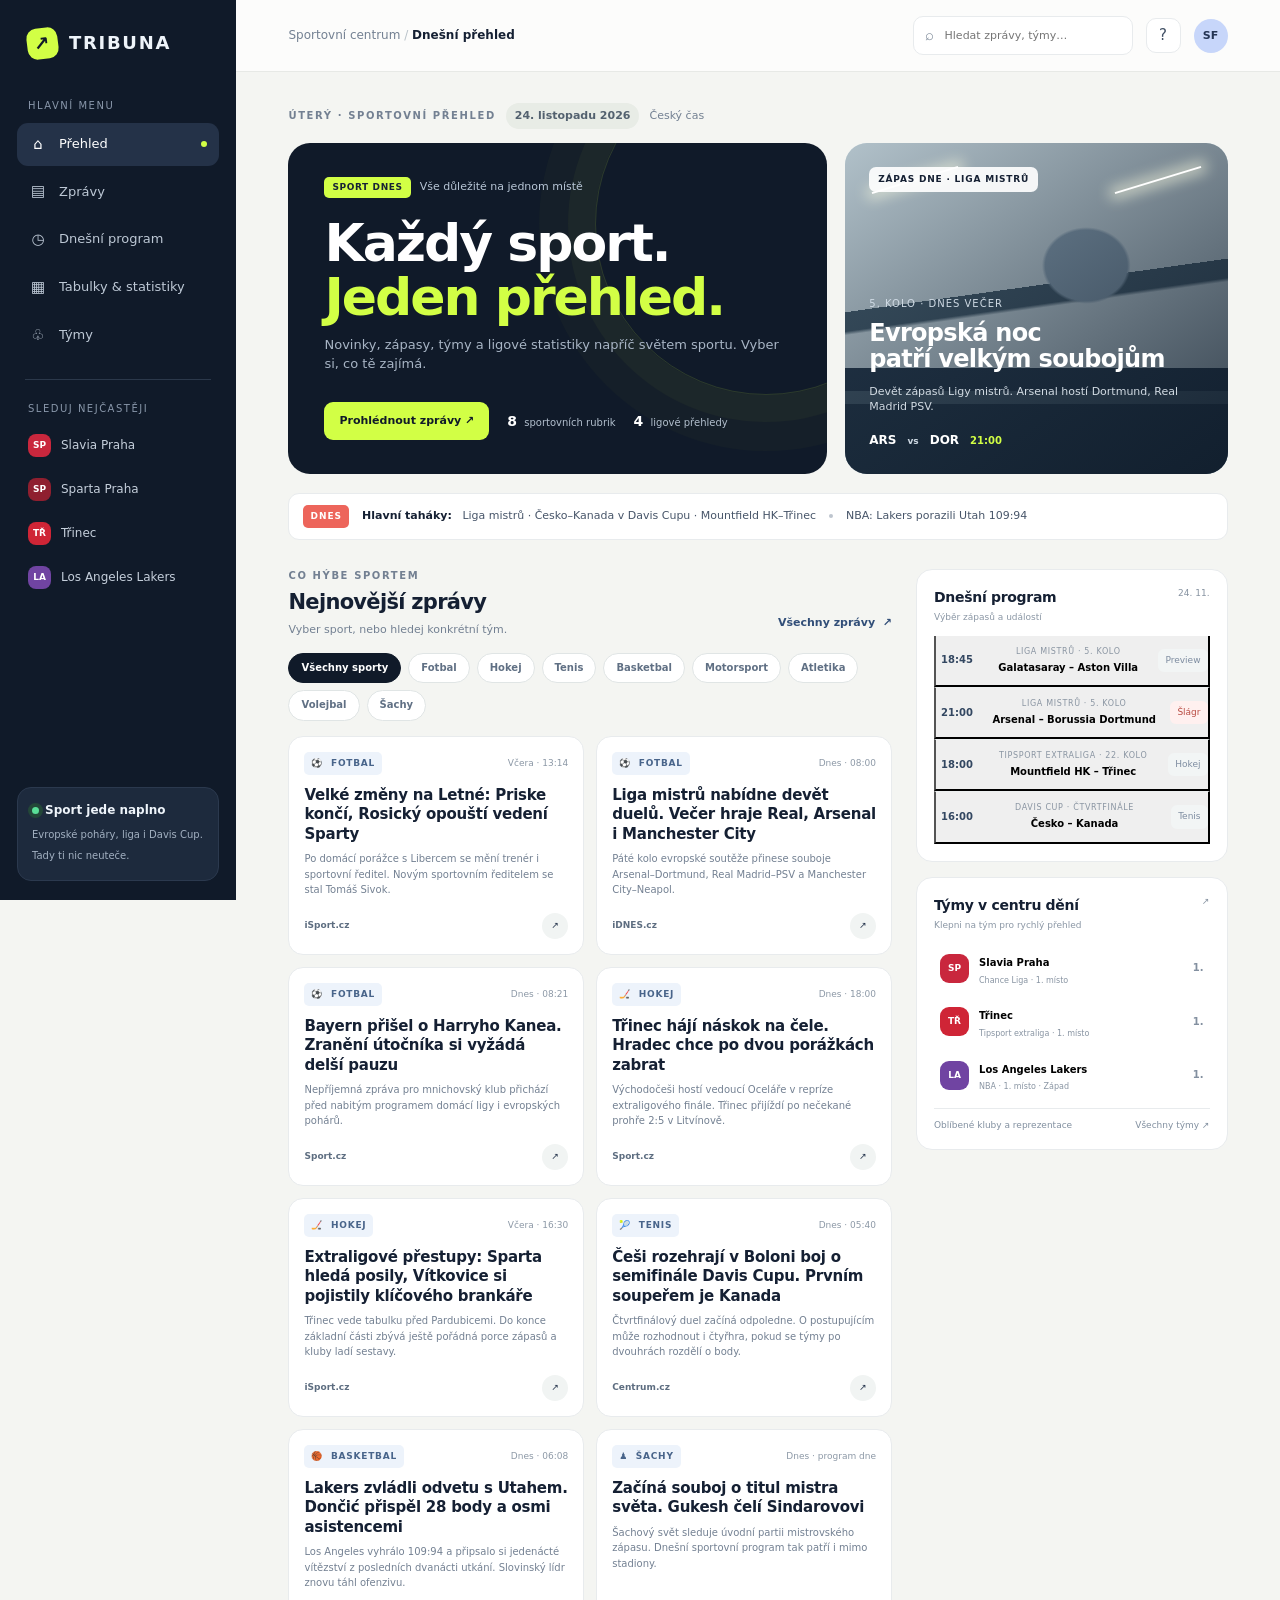
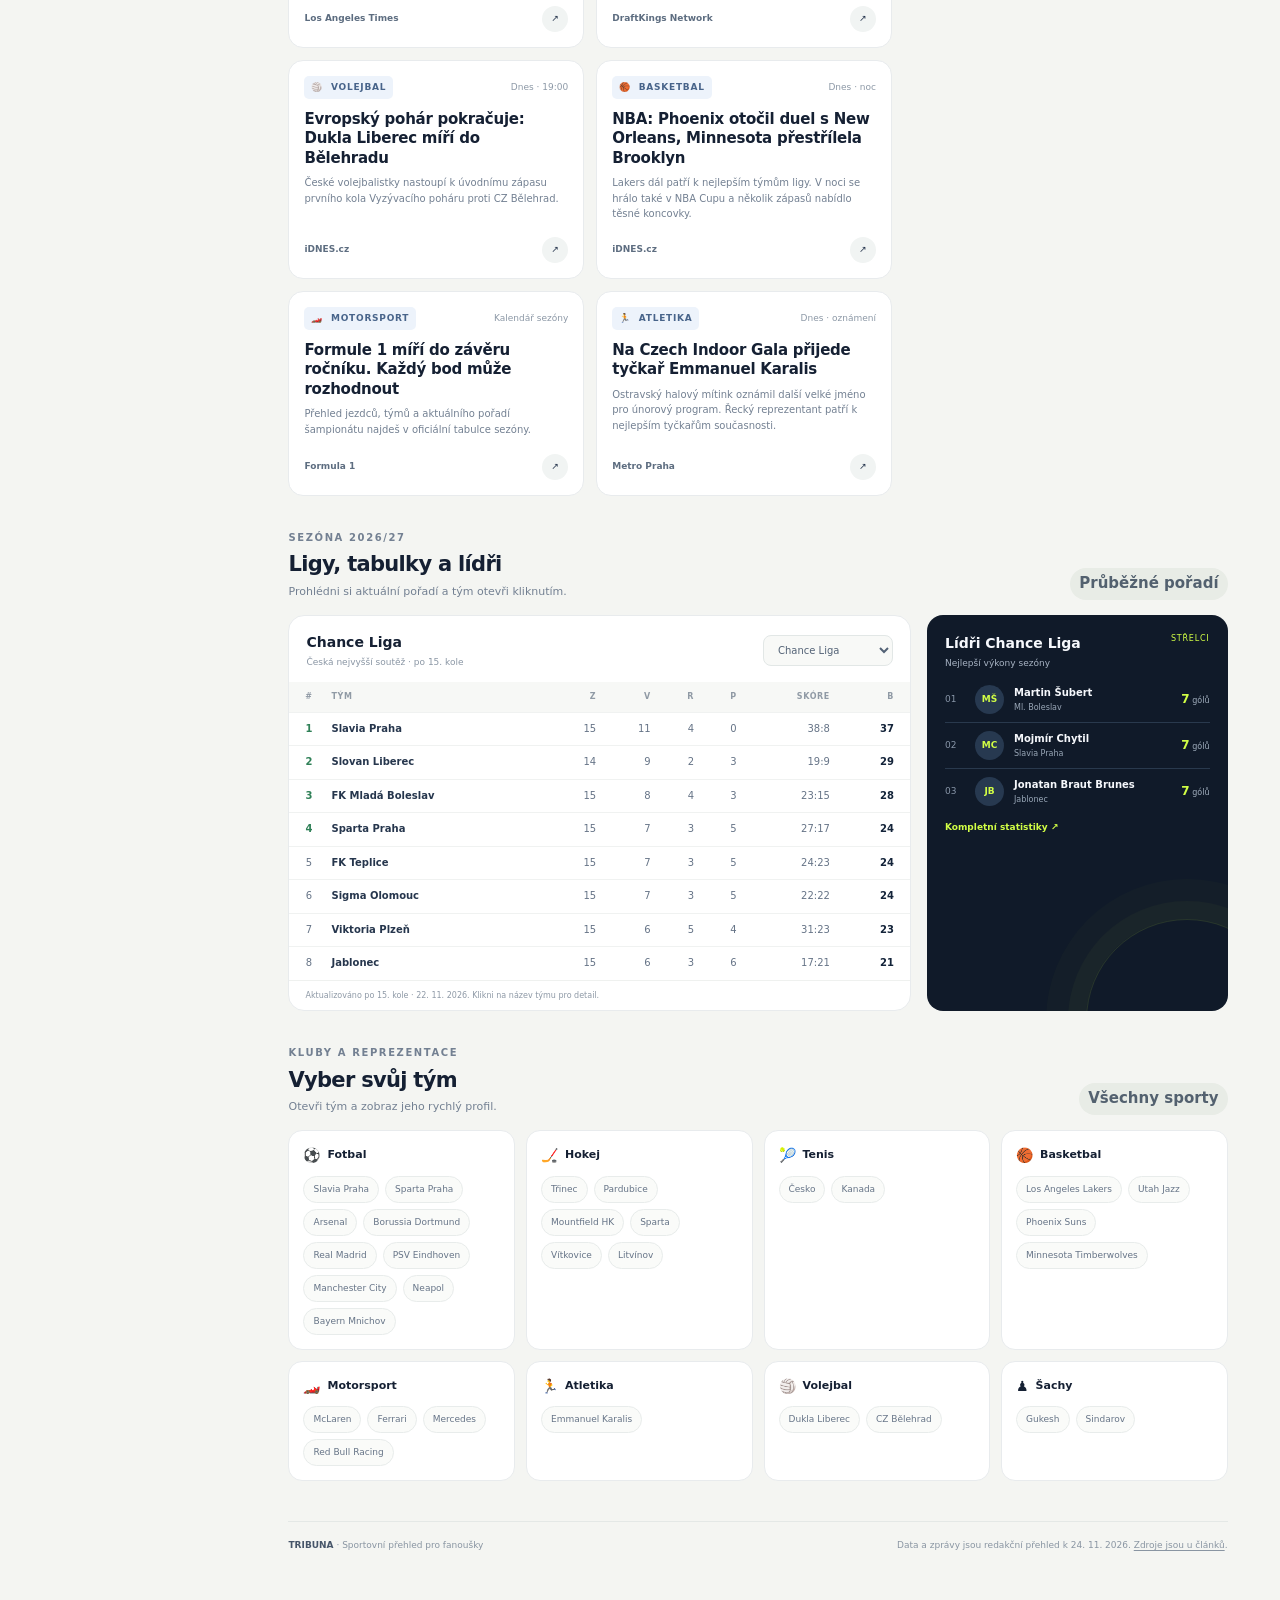
==== outputs/index.html @ 75846128 "chore: kostra osobní stránky" ====
<!doctype html>
<html lang="cs">
<head>
  <meta charset="utf-8">
  <meta name="viewport" content="width=device-width, initial-scale=1">
  <meta name="theme-color" content="#101a29">
  <meta name="description" content="Sportovní přehled: aktuální zprávy, zápasy, týmy, ligové tabulky a statističtí lídři.">
  <title>Tribuna — sportovní přehled</title>
  <style>
    :root{--navy:#101a29;--navy2:#182538;--paper:#f4f5f2;--card:#fff;--ink:#152033;--muted:#738092;--line:#e8ebed;--lime:#d2ff45;--blue:#dce8ff;--red:#f45c51;--radius:18px;--shadow:0 16px 40px rgba(21,32,51,.07)}
    *{box-sizing:border-box}html{scroll-behavior:smooth}body{margin:0;background:var(--paper);color:var(--ink);font:15px/1.45 Inter,ui-sans-serif,system-ui,-apple-system,"Segoe UI",sans-serif}button,input,select{font:inherit}button{cursor:pointer}a{color:inherit;text-decoration:none}.app{min-height:100vh;display:grid;grid-template-columns:236px minmax(0,1fr)}
    .sidebar{position:sticky;top:0;height:100vh;background:var(--navy);color:#eef4fa;padding:27px 17px 19px;display:flex;flex-direction:column;z-index:5}.brand{display:flex;align-items:center;gap:11px;padding:1px 10px 31px;font-size:18px;font-weight:850;letter-spacing:1.7px}.brand-mark{width:31px;height:31px;border-radius:10px;background:var(--lime);display:grid;place-items:center;color:var(--navy);font-size:19px;transform:rotate(-7deg)}.side-label{color:#8997aa;font-size:10px;letter-spacing:1.5px;text-transform:uppercase;padding:0 11px;margin:9px 0}.side-nav{display:grid;gap:4px}.side-nav a{display:flex;align-items:center;gap:12px;padding:11px 12px;border-radius:11px;color:#bdc8d5;font-size:13px;transition:.2s}.side-nav a:hover,.side-nav a.active{background:#243248;color:white}.side-nav a.active::after{content:"";width:6px;height:6px;border-radius:50%;background:var(--lime);margin-left:auto}.nav-ico{width:18px;text-align:center;font-size:15px}.side-rule{height:1px;background:#2b384a;margin:22px 8px 13px}.follow-list{display:grid;gap:5px}.follow-team{width:100%;background:none;border:0;color:#c5cfdb;padding:8px 11px;display:flex;align-items:center;gap:10px;text-align:left;border-radius:10px;font-size:12px}.follow-team:hover{background:#243248;color:white}.team-dot{width:23px;height:23px;border-radius:8px;display:grid;place-items:center;color:#fff;font-size:9px;font-weight:800;background:var(--dot,#435b87)}.side-bottom{margin-top:auto;background:#1d2a3d;border:1px solid #2b394e;border-radius:14px;padding:14px}.side-bottom b{font-size:12px;display:block;margin-bottom:3px}.side-bottom small{font-size:10px;color:#a2b0c1}.live-dot{display:inline-block;width:7px;height:7px;background:#59de97;border-radius:50%;margin-right:6px;box-shadow:0 0 0 4px #234738}
    .main{min-width:0}.topbar{height:72px;padding:0 clamp(20px,4.1vw,60px);display:flex;align-items:center;justify-content:space-between;border-bottom:1px solid #e7e9e6;background:rgba(255,255,255,.72)}.crumb{font-size:12px;color:var(--muted)}.crumb strong{color:var(--ink);font-weight:700}.top-actions{display:flex;align-items:center;gap:13px}.searchbox{display:flex;align-items:center;gap:9px;background:#fff;border:1px solid var(--line);border-radius:10px;padding:8px 11px;width:220px;color:#7a8796}.searchbox input{border:0;outline:0;width:100%;font-size:11px;color:var(--ink);background:transparent}.icon-btn{height:35px;width:35px;border:1px solid var(--line);background:white;border-radius:10px;color:#415065}.avatar{width:34px;height:34px;border-radius:50%;background:#c7d6fa;color:#243453;display:grid;place-items:center;font-size:11px;font-weight:800}
    .page{max-width:1600px;margin:auto;padding:31px clamp(20px,4.1vw,60px) 60px}.eyebrow{font-size:10px;letter-spacing:1.6px;text-transform:uppercase;color:#738092;font-weight:750}.date-row{display:flex;align-items:center;gap:10px;color:var(--muted);font-size:11px}.date-pill{background:#e8ece6;border-radius:20px;padding:5px 9px;color:#53616f;font-weight:650}.hero{display:grid;grid-template-columns:1.17fr .83fr;gap:18px;margin-top:14px}.hero-copy{background:var(--navy);color:white;border-radius:22px;min-height:285px;padding:34px 36px;position:relative;overflow:hidden;display:flex;flex-direction:column;justify-content:space-between}.hero-copy::after{content:"";position:absolute;width:340px;height:340px;border:1px solid rgba(212,255,69,.14);border-radius:50%;right:-110px;top:-90px;box-shadow:0 0 0 27px rgba(212,255,69,.035),0 0 0 56px rgba(212,255,69,.025)}.hero-kicker{display:flex;align-items:center;gap:9px;color:#b8c6d6;font-size:11px;z-index:1}.hero-kicker span{background:var(--lime);color:#172235;padding:4px 8px;border-radius:5px;font-size:9px;font-weight:850;letter-spacing:.6px}.hero h1{font-size:clamp(32px,4.3vw,52px);line-height:1.04;letter-spacing:-2px;margin:18px 0 12px;max-width:580px;position:relative;z-index:1}.hero h1 em{font-style:normal;color:var(--lime)}.hero-copy p{color:#a8b5c5;max-width:490px;margin:0;font-size:13px;position:relative;z-index:1}.hero-foot{display:flex;align-items:center;gap:18px;margin-top:28px;position:relative;z-index:1}.primary-link{background:var(--lime);color:var(--navy);border:0;border-radius:9px;padding:11px 15px;font-weight:800;font-size:11px}.hero-stat{font-size:10px;color:#b2bfcd}.hero-stat b{color:white;font-size:14px;margin-right:4px}.hero-feature{background:#dfe8ed;border-radius:22px;min-height:285px;position:relative;overflow:hidden;padding:24px;display:flex;flex-direction:column;justify-content:space-between}.hero-feature::before{content:"";position:absolute;inset:0;background:linear-gradient(145deg,rgba(14,27,44,.04),rgba(13,25,39,.78)),radial-gradient(ellipse at 63% 37%,#8198aa 0 12%,transparent 13%),linear-gradient(172deg,transparent 0 44%,#405767 44% 49%,transparent 50%),linear-gradient(0deg,#233648 0 21%,#425767 21% 25%,#25384b 25% 32%,transparent 32%);background-color:#b8c8d0}.stadium-lights{position:absolute;top:36px;left:25px;right:25px;display:flex;justify-content:space-between}.stadium-lights span{display:block;width:90px;height:2px;background:#fff;box-shadow:0 0 14px 5px rgba(255,255,226,.6);transform:rotate(-17deg)}.featured-label,.featured-content{position:relative;z-index:1}.featured-label{align-self:flex-start;padding:6px 9px;border-radius:7px;background:rgba(255,255,255,.91);font-size:9px;font-weight:850;letter-spacing:.8px}.featured-content{color:white}.featured-content small{font-size:10px;color:#cfdae4;text-transform:uppercase;letter-spacing:1px}.featured-content h2{font-size:24px;line-height:1.08;letter-spacing:-.7px;margin:7px 0 11px;max-width:340px}.featured-content p{font-size:11px;color:#d2dbe3;margin:0}.scoreline{display:flex;align-items:center;gap:11px;margin-top:17px;font-weight:800;font-size:12px}.scoreline .versus{font-size:9px;color:#cfdae4}.scoreline .upcoming{color:var(--lime);font-size:10px}
    .ticker{display:flex;align-items:center;gap:13px;margin:19px 0 29px;background:#fff;border:1px solid var(--line);border-radius:11px;padding:11px 14px;overflow:hidden;white-space:nowrap}.ticker-label{font-size:9px;letter-spacing:1px;font-weight:850;color:#fff;background:#ed655b;padding:5px 7px;border-radius:5px}.ticker-text{font-size:11px;color:#475569;overflow:hidden;text-overflow:ellipsis}.ticker-text b{color:var(--ink);margin-right:7px}.ticker-sep{width:4px;height:4px;background:#bdc5ce;border-radius:50%;flex:none}
    .section-head{display:flex;justify-content:space-between;align-items:end;margin:0 0 15px}.section-head h2{font-size:21px;letter-spacing:-.7px;margin:4px 0 0}.section-head p{margin:4px 0 0;color:var(--muted);font-size:11px}.text-link{color:#314e78;font-weight:750;font-size:11px;background:none;border:0;padding:7px 0}.text-link:hover{color:#192b47}.content-grid{display:grid;grid-template-columns:minmax(0,1.55fr) minmax(280px,.8fr);gap:24px;align-items:start}.filters{display:flex;gap:7px;flex-wrap:wrap;margin:0 0 15px}.filter{border:1px solid #e0e5e5;color:#607084;background:#fff;border-radius:20px;padding:7px 12px;font-size:10px;font-weight:700;transition:.18s}.filter:hover,.filter.active{background:var(--navy);color:white;border-color:var(--navy)}.news-grid{display:grid;grid-template-columns:repeat(2,minmax(0,1fr));gap:12px}.news-card{background:#fff;border:1px solid var(--line);border-radius:15px;padding:15px;min-height:205px;display:flex;flex-direction:column;transition:transform .2s,box-shadow .2s,border .2s}.news-card:hover{transform:translateY(-2px);box-shadow:var(--shadow);border-color:#d7dfe2}.news-meta{display:flex;justify-content:space-between;align-items:center;margin-bottom:11px}.sport-tag{font-size:9px;font-weight:850;text-transform:uppercase;letter-spacing:.75px;color:#48648a;background:#edf3fb;border-radius:5px;padding:5px 7px}.news-time{font-size:9px;color:#8c98a6}.news-card h3{font-size:15px;line-height:1.3;letter-spacing:-.25px;margin:0 0 7px}.news-card p{font-size:10px;line-height:1.55;color:#738092;margin:0}.news-card-foot{margin-top:auto;padding-top:15px;display:flex;align-items:center;justify-content:space-between;font-size:9px;color:#8a96a4}.news-source{font-weight:700;color:#5d6d80}.arrow-link{border:0;background:#f1f4f3;border-radius:50%;height:26px;width:26px;display:grid;place-items:center;color:#25344c}.empty-state{display:none;padding:24px;color:var(--muted);font-size:12px;text-align:center;background:white;border-radius:14px}.no-results .empty-state{display:block}.no-results .news-grid{display:none}
    .right-column{display:grid;gap:15px}.panel{background:#fff;border:1px solid var(--line);border-radius:16px;padding:17px}.panel-heading{display:flex;align-items:flex-start;justify-content:space-between;margin-bottom:12px}.panel-heading h3{font-size:14px;letter-spacing:-.3px;margin:0}.panel-heading p{font-size:9px;color:#8b97a5;margin:4px 0 0}.day-date{font-size:9px;color:#8793a1}.event-list{display:grid}.event{display:grid;grid-template-columns:42px 1fr auto;gap:9px;align-items:center;padding:10px 0;border-top:1px solid #edf0f0}.event:first-child{border-top:0}.event-time{font-size:10px;font-weight:800;color:#334761}.event-info{min-width:0}.event-info small{display:block;color:#8a95a2;font-size:8px;text-transform:uppercase;letter-spacing:.65px;margin-bottom:3px}.event-info strong{display:block;font-size:10px;white-space:nowrap;text-overflow:ellipsis;overflow:hidden}.event-mark{font-size:9px;color:#7e8da1;background:#f2f5f5;border-radius:6px;padding:5px 7px}.event-mark.hot{color:#b94c43;background:#fff0ef}.team-mini-list{display:grid;gap:4px}.team-mini{display:grid;grid-template-columns:30px 1fr auto;align-items:center;gap:9px;border:0;background:none;text-align:left;border-radius:9px;padding:7px 6px}.team-mini:hover{background:#f5f7f6}.team-mini strong{font-size:10px}.team-mini small{display:block;font-size:8px;color:#8894a2;margin-top:2px}.team-mini .rank{font-size:10px;font-weight:800;color:#8390a0}.crest{width:29px;height:29px;border-radius:9px;color:white;display:grid;place-items:center;font-size:9px;font-weight:850;background:var(--crest,#304d7b)}.team-list-foot{border-top:1px solid var(--line);padding-top:10px;margin-top:8px;display:flex;justify-content:space-between;align-items:center;color:#8290a0;font-size:9px}
    .standings-section{margin-top:35px}.standings-wrap{display:grid;grid-template-columns:minmax(0,1.45fr) minmax(240px,.7fr);gap:16px}.table-panel{background:#fff;border:1px solid var(--line);border-radius:16px;overflow:hidden}.table-top{display:flex;justify-content:space-between;align-items:center;padding:16px 17px 13px}.table-title h3{margin:0;font-size:14px}.table-title p{margin:4px 0 0;color:#8a96a4;font-size:9px}.league-select{border:1px solid #e2e7e6;background:#f8f9f7;color:#536276;padding:8px 10px;border-radius:8px;font-size:10px;outline:none}.table-scroll{overflow:auto}.standings-table{width:100%;border-collapse:collapse;white-space:nowrap;font-size:10px}.standings-table th{text-align:right;padding:9px 8px;background:#f7f8f6;color:#909aa5;font-size:8px;text-transform:uppercase;letter-spacing:.6px;font-weight:750}.standings-table th:first-child,.standings-table td:first-child{text-align:center;width:34px;padding-left:13px}.standings-table th:nth-child(2),.standings-table td:nth-child(2){text-align:left}.standings-table th:last-child,.standings-table td:last-child{padding-right:16px}.standings-table td{text-align:right;border-top:1px solid #f0f2f1;padding:9px 8px;color:#667487}.standings-table td:nth-child(2){color:#25344a;font-weight:700}.standings-table .pts{color:#14243a;font-weight:850}.standings-table tr:nth-child(-n+4) td:first-child{color:#2f8057;font-weight:800}.table-team{border:0;background:none;padding:0;color:#26364d;font-size:10px;font-weight:700;text-align:left}.table-team:hover{color:#315f9b;text-decoration:underline}.form{display:flex;gap:3px;justify-content:flex-end}.form i{width:6px;height:6px;border-radius:50%;background:#dce2e6}.form i.w{background:#5db684}.form i.d{background:#e3bd5f}.form i.l{background:#df7c72}.league-leaders{background:var(--navy);color:#f6f8fc;border-radius:16px;padding:18px;position:relative;overflow:hidden}.league-leaders::after{content:"";position:absolute;right:-60px;bottom:-110px;width:200px;height:200px;border:1px solid rgba(210,255,69,.12);border-radius:50%;box-shadow:0 0 0 18px rgba(210,255,69,.03),0 0 0 40px rgba(210,255,69,.02)}.leaders-head{position:relative;z-index:1;display:flex;align-items:flex-start;justify-content:space-between}.leaders-head h3{font-size:14px;margin:0}.leaders-head p{font-size:9px;color:#a7b3c3;margin:4px 0 0}.leader-category{font-size:8px;color:var(--lime);text-transform:uppercase;letter-spacing:.8px}.leader-list{position:relative;z-index:1;margin-top:15px;display:grid;gap:8px}.leader{display:grid;grid-template-columns:22px 31px 1fr auto;align-items:center;gap:8px;padding-bottom:8px;border-bottom:1px solid #29394d}.leader:last-child{border-bottom:0;padding-bottom:0}.leader-rank{color:#8997a9;font-size:9px}.leader-avatar{width:29px;height:29px;border-radius:50%;display:grid;place-items:center;background:#273950;color:var(--lime);font-size:9px;font-weight:800}.leader-name{font-size:10px;font-weight:750}.leader-team{font-size:8px;color:#99a7b7;margin-top:2px}.leader-stat{font-size:12px;color:var(--lime);font-weight:850}.leader-stat small{font-size:8px;color:#a2afbe;font-weight:500}.leaders-link{position:relative;z-index:1;display:inline-block;margin-top:15px;color:var(--lime);font-size:9px;font-weight:750}.standings-note{padding:9px 16px;color:#8e99a6;font-size:8px;border-top:1px solid #eff1ef}
    .team-section{margin-top:35px}.team-browser{display:grid;grid-template-columns:repeat(4,1fr);gap:11px}.sport-block{background:#fff;border:1px solid var(--line);border-radius:14px;padding:14px}.sport-block h3{font-size:11px;margin:0 0 10px;display:flex;align-items:center;gap:7px}.sport-block h3 span{font-size:14px}.team-chip-list{display:flex;flex-wrap:wrap;gap:6px}.team-chip{border:1px solid #e8eceb;background:#fafbf9;border-radius:18px;color:#667487;padding:6px 9px;font-size:9px;transition:.15s}.team-chip:hover{border-color:#a7b5c3;background:#eef3f3;color:#1c2f49}.footer{border-top:1px solid #e4e8e6;padding-top:17px;margin-top:40px;color:#8995a2;font-size:9px;display:flex;justify-content:space-between;gap:16px}.footer b{color:#465569}.footer a{text-decoration:underline;text-underline-offset:2px}
    .modal-backdrop{position:fixed;inset:0;z-index:20;background:rgba(11,19,31,.5);display:none;align-items:center;justify-content:center;padding:18px}.modal-backdrop.open{display:flex}.team-modal{width:min(430px,100%);background:#fff;border-radius:20px;padding:23px;box-shadow:0 24px 80px rgba(0,0,0,.2);position:relative}.modal-close{position:absolute;right:15px;top:15px;border:0;background:#f1f3f1;border-radius:50%;height:30px;width:30px;font-size:17px;color:#536276}.modal-top{display:flex;align-items:center;gap:13px}.modal-crest{height:48px;width:48px;border-radius:15px;background:var(--crest,#304d7b);color:white;display:grid;place-items:center;font-size:13px;font-weight:850}.modal-top small{font-size:9px;color:#8995a2;text-transform:uppercase;letter-spacing:1px}.modal-top h2{margin:3px 0;font-size:20px;letter-spacing:-.6px}.modal-info{margin:20px 0 0;border-top:1px solid var(--line);padding-top:15px;display:grid;grid-template-columns:1fr 1fr;gap:12px}.modal-info div{padding:11px;background:#f7f8f6;border-radius:10px}.modal-info small{display:block;color:#8591a0;font-size:8px;text-transform:uppercase;letter-spacing:.7px}.modal-info b{display:block;margin-top:4px;font-size:11px}.modal-actions{margin-top:15px;display:flex;justify-content:space-between;align-items:center}.modal-actions a{font-size:10px;color:#315b8e;font-weight:750}.modal-actions span{font-size:9px;color:#8c98a5}
    @media(max-width:1100px){.app{grid-template-columns:205px minmax(0,1fr)}.hero{grid-template-columns:1fr 1fr}.content-grid{grid-template-columns:minmax(0,1.35fr) minmax(250px,.8fr)}.team-browser{grid-template-columns:repeat(2,1fr)}}
    @media(max-width:820px){.app{display:block}.sidebar{position:sticky;top:0;height:auto;padding:10px 16px;flex-direction:row;align-items:center;justify-content:space-between}.brand{padding:0;font-size:15px}.brand-mark{width:28px;height:28px}.side-label,.side-rule,.follow-list,.side-bottom{display:none}.side-nav{display:flex;gap:4px}.side-nav a{padding:8px;border-radius:9px}.side-nav a span:not(.nav-ico){display:none}.side-nav a.active::after{display:none}.side-nav a.active{color:var(--lime)}.topbar{height:57px;padding:0 19px}.topbar>.crumb{display:none}.top-actions{margin-left:auto}.searchbox{width:min(43vw,220px)}.page{padding:24px 19px 45px}.hero{grid-template-columns:1fr}.hero-copy,.hero-feature{min-height:245px}.content-grid{grid-template-columns:1fr}.right-column{grid-template-columns:repeat(2,minmax(0,1fr))}.standings-wrap{grid-template-columns:1fr}.league-leaders{min-height:235px}}
    @media(max-width:560px){.top-actions{gap:7px}.icon-btn{display:none}.avatar{width:30px;height:30px}.hero-copy{padding:25px 24px}.hero h1{font-size:36px}.hero-feature{min-height:230px}.news-grid{grid-template-columns:1fr}.news-card{min-height:178px}.right-column{grid-template-columns:1fr}.team-browser{grid-template-columns:1fr 1fr}.section-head h2{font-size:19px}.footer{flex-direction:column}.filters{gap:6px}.filter{padding:6px 9px;font-size:9px}.table-top{padding:14px}.standings-table td{padding:8px 6px}.date-row{font-size:10px}}
    @media(max-width:380px){.team-browser{grid-template-columns:1fr}.crumb{display:none}.topbar{padding:0 13px}.page{padding-left:13px;padding-right:13px}.hero h1{font-size:32px}}
  </style>
</head>
<body>
  <div class="app">
    <aside class="sidebar">
      <a class="brand" href="#prehled" aria-label="Tribuna, úvod"><span class="brand-mark">↗</span><span>TRIBUNA</span></a>
      <div class="side-label">Hlavní menu</div>
      <nav class="side-nav" aria-label="Hlavní navigace">
        <a class="active" href="#prehled"><span class="nav-ico">⌂</span><span>Přehled</span></a>
        <a href="#zpravy"><span class="nav-ico">▤</span><span>Zprávy</span></a>
        <a href="#dnes"><span class="nav-ico">◷</span><span>Dnešní program</span></a>
        <a href="#tabulky"><span class="nav-ico">▦</span><span>Tabulky &amp; statistiky</span></a>
        <a href="#tymy"><span class="nav-ico">♧</span><span>Týmy</span></a>
      </nav>
      <div class="side-rule"></div>
      <div class="side-label">Sleduj nejčastěji</div>
      <div class="follow-list" id="sidebarTeams"></div>
      <div class="side-bottom"><b><span class="live-dot"></span>Sport jede naplno</b><small>Evropské poháry, liga i Davis Cup. Tady ti nic neuteče.</small></div>
    </aside>
    <main class="main">
      <header class="topbar">
        <div class="crumb">Sportovní centrum <span style="color:#b9c2c9"> / </span> <strong>Dnešní přehled</strong></div>
        <div class="top-actions">
          <label class="searchbox" aria-label="Hledat zprávy a týmy"><span>⌕</span><input id="searchInput" type="search" placeholder="Hledat zprávy, týmy…"></label>
          <button class="icon-btn" title="Nápověda" aria-label="Nápověda">?</button><div class="avatar" title="Sportovní fanoušek">SF</div>
        </div>
      </header>
      <div class="page">
        <section id="prehled">
          <div class="date-row"><span class="eyebrow">Úterý · sportovní přehled</span><span class="date-pill">24. listopadu 2026</span><span>Český čas</span></div>
          <div class="hero">
            <div class="hero-copy">
              <div class="hero-kicker"><span>SPORT DNES</span> Vše důležité na jednom místě</div>
              <div><h1>Každý sport.<br><em>Jeden přehled.</em></h1><p>Novinky, zápasy, týmy a ligové statistiky napříč světem sportu. Vyber si, co tě zajímá.</p></div>
              <div class="hero-foot"><a class="primary-link" href="#zpravy">Prohlédnout zprávy <span aria-hidden="true">↗</span></a><div class="hero-stat"><b>8</b> sportovních rubrik</div><div class="hero-stat"><b>4</b> ligové přehledy</div></div>
            </div>
            <article class="hero-feature" aria-label="Dnešní hlavní zápas">
              <div class="stadium-lights"><span></span><span></span></div><span class="featured-label">ZÁPAS DNE · LIGA MISTRŮ</span>
              <div class="featured-content"><small>5. kolo · dnes večer</small><h2>Evropská noc<br>patří velkým soubojům</h2><p>Devět zápasů Ligy mistrů. Arsenal hostí Dortmund, Real Madrid PSV.</p><div class="scoreline"><span>ARS</span><span class="versus">vs</span><span>DOR</span><span class="upcoming">21:00</span></div></div>
            </article>
          </div>
          <div class="ticker"><span class="ticker-label">DNES</span><span class="ticker-text"><b>Hlavní taháky:</b> Liga mistrů · Česko–Kanada v Davis Cupu · Mountfield HK–Třinec</span><span class="ticker-sep"></span><span class="ticker-text">NBA: Lakers porazili Utah 109:94</span></div>
        </section>
        <div class="content-grid">
          <section id="zpravy" class="news-section">
            <div class="section-head"><div><div class="eyebrow">Co hýbe sportem</div><h2>Nejnovější zprávy</h2><p>Vyber sport, nebo hledej konkrétní tým.</p></div><button class="text-link" id="clearFilters">Všechny zprávy&nbsp; ↗</button></div>
            <div class="filters" id="filters" aria-label="Filtrovat zprávy podle sportu"></div>
            <div id="newsResults"><div class="news-grid" id="newsGrid"></div><div class="empty-state">Pro tento filtr tu nic není. Zkus jiný sport nebo hledej jiný výraz.</div></div>
          </section>
          <aside class="right-column">
            <section class="panel" id="dnes">
              <div class="panel-heading"><div><h3>Dnešní program</h3><p>Výběr zápasů a událostí</p></div><span class="day-date">24. 11.</span></div>
              <div class="event-list">
                <button class="event team-open" data-team="Arsenal" data-sport="Fotbal"><span class="event-time">18:45</span><span class="event-info"><small>Liga mistrů · 5. kolo</small><strong>Galatasaray – Aston Villa</strong></span><span class="event-mark">Preview</span></button>
                <button class="event team-open" data-team="Arsenal" data-sport="Fotbal"><span class="event-time">21:00</span><span class="event-info"><small>Liga mistrů · 5. kolo</small><strong>Arsenal – Borussia Dortmund</strong></span><span class="event-mark hot">Šlágr</span></button>
                <button class="event team-open" data-team="Mountfield HK" data-sport="Hokej"><span class="event-time">18:00</span><span class="event-info"><small>Tipsport extraliga · 22. kolo</small><strong>Mountfield HK – Třinec</strong></span><span class="event-mark">Hokej</span></button>
                <button class="event team-open" data-team="Česko" data-sport="Tenis"><span class="event-time">16:00</span><span class="event-info"><small>Davis Cup · čtvrtfinále</small><strong>Česko – Kanada</strong></span><span class="event-mark">Tenis</span></button>
              </div>
            </section>
            <section class="panel">
              <div class="panel-heading"><div><h3>Týmy v centru dění</h3><p>Klepni na tým pro rychlý přehled</p></div><span class="day-date">↗</span></div>
              <div class="team-mini-list" id="featuredTeams"></div>
              <div class="team-list-foot"><span>Oblíbené kluby a reprezentace</span><a href="#tymy">Všechny týmy ↗</a></div>
            </section>
          </aside>
        </div>
        <section class="standings-section" id="tabulky">
          <div class="section-head"><div><div class="eyebrow">Sezóna 2026/27</div><h2>Ligy, tabulky a lídři</h2><p>Prohlédni si aktuální pořadí a tým otevři kliknutím.</p></div><span class="date-pill">Průběžné pořadí</span></div>
          <div class="standings-wrap">
            <div class="table-panel">
              <div class="table-top"><div class="table-title"><h3 id="tableLeagueName">Chance Liga</h3><p id="tableSubhead">Česká nejvyšší soutěž · základní část</p></div><select class="league-select" id="leagueSelect" aria-label="Vybrat ligu"></select></div>
              <div class="table-scroll"><table class="standings-table"><thead id="tableHead"></thead><tbody id="tableBody"></tbody></table></div>
              <div class="standings-note" id="tableNote">Pořadí podle odehraných utkání a bodů. Výběr týmu otevře jeho profil.</div>
            </div>
            <aside class="league-leaders"><div class="leaders-head"><div><h3 id="leaderLeagueName">Lídři Chance Ligy</h3><p>Nejlepší výkony sezóny</p></div><span class="leader-category" id="leaderCategory">STŘELCI</span></div><div class="leader-list" id="leaderList"></div><a class="leaders-link" id="leaderSource" href="#tabulky" target="_blank" rel="noreferrer">Kompletní statistiky ↗</a></aside>
          </div>
        </section>
        <section class="team-section" id="tymy">
          <div class="section-head"><div><div class="eyebrow">Kluby a reprezentace</div><h2>Vyber svůj tým</h2><p>Otevři tým a zobraz jeho rychlý profil.</p></div><span class="date-pill">Všechny sporty</span></div>
          <div class="team-browser" id="teamBrowser"></div>
        </section>
        <footer class="footer"><span><b>TRIBUNA</b> · Sportovní přehled pro fanoušky</span><span>Data a zprávy jsou redakční přehled k 24. 11. 2026. <a href="#zpravy">Zdroje jsou u článků</a>.</span></footer>
      </div>
    </main>
  </div>
  <div class="modal-backdrop" id="teamModal" role="dialog" aria-modal="true" aria-labelledby="modalTeamName"><div class="team-modal"><button class="modal-close" id="modalClose" aria-label="Zavřít">×</button><div class="modal-top"><div class="modal-crest" id="modalCrest">T</div><div><small id="modalSport">Sport</small><h2 id="modalTeamName">Tým</h2></div></div><div class="modal-info"><div><small>Soutěž</small><b id="modalLeague">—</b></div><div><small>Dnešní program</small><b id="modalFixture">Bez zápasu</b></div><div><small>Aktuální pořadí</small><b id="modalRank">—</b></div><div><small>Přehled</small><b id="modalPoints">Klikni a sleduj</b></div></div><div class="modal-actions"><a id="modalSearch" href="#" target="_blank" rel="noreferrer">Další zprávy o týmu ↗</a><span>Rychlý týmový profil</span></div></div></div>
  <script>
    const news = [
      {sport:'Fotbal',icon:'⚽',time:'Včera · 13:14',title:'Velké změny na Letné: Priske končí, Rosický opouští vedení Sparty',summary:'Po domácí porážce s Libercem se mění trenér i sportovní ředitel. Novým sportovním ředitelem se stal Tomáš Sivok.',source:'iSport.cz',url:'https://isport.blesk.cz/clanek/fotbal/437247/fotbalove-prestupy-online-plzen-mela-odmitnout-balik-za-kabonga-kdo-projevil-zajem.html?date=2024-12-12%3Ffilter%3Dall%3Ffilter%3Dall',teams:['Sparta Praha','Slovan Liberec','Tomáš Sivok']},
      {sport:'Fotbal',icon:'⚽',time:'Dnes · 08:00',title:'Liga mistrů nabídne devět duelů. Večer hraje Real, Arsenal i Manchester City',summary:'Páté kolo evropské soutěže přinese souboje Arsenal–Dortmund, Real Madrid–PSV a Manchester City–Neapol.',source:'iDNES.cz',url:'https://www.idnes.cz/sport/sportovni-vysledky?date=24.+11.+2026',teams:['Arsenal','Borussia Dortmund','Real Madrid','PSV Eindhoven','Manchester City','Neapol']},
      {sport:'Fotbal',icon:'⚽',time:'Dnes · 08:21',title:'Bayern přišel o Harryho Kanea. Zranění útočníka si vyžádá delší pauzu',summary:'Nepříjemná zpráva pro mnichovský klub přichází před nabitým programem domácí ligy i evropských pohárů.',source:'Sport.cz',url:'https://www.sport.cz/tag/fotbal-30487',teams:['Bayern Mnichov','Harry Kane']},
      {sport:'Hokej',icon:'🏒',time:'Dnes · 18:00',title:'Třinec hájí náskok na čele. Hradec chce po dvou porážkách zabrat',summary:'Východočeši hostí vedoucí Oceláře v repríze extraligového finále. Třinec přijíždí po nečekané prohře 2:5 v Litvínově.',source:'Sport.cz',url:'https://www.sport.cz/clanek/online-hokej-tipsport-extraliga-hradec-kralove-trinec-24-11-2026-5527237',teams:['Mountfield HK','Třinec','Litvínov']},
      {sport:'Hokej',icon:'🏒',time:'Včera · 16:30',title:'Extraligové přestupy: Sparta hledá posily, Vítkovice si pojistily klíčového brankáře',summary:'Třinec vede tabulku před Pardubicemi. Do konce základní části zbývá ještě pořádná porce zápasů a kluby ladí sestavy.',source:'iSport.cz',url:'https://isport.blesk.cz/tipsport-extraliga',teams:['Sparta Praha','Vítkovice','Třinec','Pardubice']},
      {sport:'Tenis',icon:'🎾',time:'Dnes · 05:40',title:'Češi rozehrají v Boloni boj o semifinále Davis Cupu. Prvním soupeřem je Kanada',summary:'Čtvrtfinálový duel začíná odpoledne. O postupujícím může rozhodnout i čtyřhra, pokud se týmy po dvouhrách rozdělí o body.',source:'Centrum.cz',url:'https://volny.centrum.cz/clanek/cesi-rozehraji-v-boloni-boj-o-semifinale-proti-kanade-zacinaji-v-utery-odpoledne-350842',teams:['Česko','Kanada']},
      {sport:'Basketbal',icon:'🏀',time:'Dnes · 06:08',title:'Lakers zvládli odvetu s Utahem. Dončić přispěl 28 body a osmi asistencemi',summary:'Los Angeles vyhrálo 109:94 a připsalo si jedenácté vítězství z posledních dvanácti utkání. Slovinský lídr znovu táhl ofenzivu.',source:'Los Angeles Times',url:'https://www.latimes.com/sports/lakers/story/2026-11-23/los-angeles-lakers-defeat-utah-jazz-luka-doncic',teams:['Los Angeles Lakers','Utah Jazz','Luka Dončić']},
      {sport:'Šachy',icon:'♟️',time:'Dnes · program dne',title:'Začíná souboj o titul mistra světa. Gukesh čelí Sindarovovi',summary:'Šachový svět sleduje úvodní partii mistrovského zápasu. Dnešní sportovní program tak patří i mimo stadiony.',source:'DraftKings Network',url:'https://dknetwork.draftkings.com/2026/11/23/thanksgiving-week-2026-sports-on-tv-what-to-watch-and-when/',teams:['Gukesh','Sindarov']},
      {sport:'Volejbal',icon:'🏐',time:'Dnes · 19:00',title:'Evropský pohár pokračuje: Dukla Liberec míří do Bělehradu',summary:'České volejbalistky nastoupí k úvodnímu zápasu prvního kola Vyzývacího poháru proti CZ Bělehrad.',source:'iDNES.cz',url:'https://www.idnes.cz/sport/sportovni-vysledky?date=24.+11.+2026',teams:['Dukla Liberec','CZ Bělehrad']},
      {sport:'Basketbal',icon:'🏀',time:'Dnes · noc',title:'NBA: Phoenix otočil duel s New Orleans, Minnesota přestřílela Brooklyn',summary:'Lakers dál patří k nejlepším týmům ligy. V noci se hrálo také v NBA Cupu a několik zápasů nabídlo těsné koncovky.',source:'iDNES.cz',url:'https://www.idnes.cz/sport/sportovni-vysledky?date=24.+11.+2026',teams:['Phoenix Suns','New Orleans Pelicans','Minnesota Timberwolves','Brooklyn Nets']},
      {sport:'Motorsport',icon:'🏎️',time:'Kalendář sezóny',title:'Formule 1 míří do závěru ročníku. Každý bod může rozhodnout',summary:'Přehled jezdců, týmů a aktuálního pořadí šampionátu najdeš v oficiální tabulce sezóny.',source:'Formula 1',url:'https://www.formula1.com/en/results/2026/drivers',teams:['McLaren','Ferrari','Mercedes','Red Bull Racing']},
      {sport:'Atletika',icon:'🏃',time:'Dnes · oznámení',title:'Na Czech Indoor Gala přijede tyčkař Emmanuel Karalis',summary:'Ostravský halový mítink oznámil další velké jméno pro únorový program. Řecký reprezentant patří k nejlepším tyčkařům současnosti.',source:'Metro Praha',url:'https://e.metro.cz/file.aspx?d=24.11.2026&e=ME-PRAHA&n=METRO&t=pdf',teams:['Emmanuel Karalis']}
    ];
    const sports = ['Vše','Fotbal','Hokej','Tenis','Basketbal','Motorsport','Atletika','Volejbal','Šachy'];
    const teamInfo = {
      'Slavia Praha':{sport:'Fotbal',league:'Chance Liga',rank:'1. místo',points:'37 bodů',color:'#c9273d'},'Sparta Praha':{sport:'Fotbal',league:'Chance Liga',rank:'4. místo',points:'24 bodů',color:'#8f1f2f'},'Zbrojovka Brno':{sport:'Fotbal',league:'Chance Liga',rank:'9. místo',points:'21 bodů',color:'#c92e3c'},'Arsenal':{sport:'Fotbal',league:'Liga mistrů / Premier League',rank:'1. místo v PL',points:'28 bodů',color:'#e7423b'},'Borussia Dortmund':{sport:'Fotbal',league:'Liga mistrů / Bundesliga',rank:'5. kolo LM',points:'Zápas dnes 21:00',color:'#e3c52c'},'Real Madrid':{sport:'Fotbal',league:'Liga mistrů / La Liga',rank:'5. kolo LM',points:'Zápas dnes 21:00',color:'#8798b8'},'PSV Eindhoven':{sport:'Fotbal',league:'Liga mistrů / Eredivisie',rank:'5. kolo LM',points:'Zápas dnes 21:00',color:'#d93639'},'Manchester City':{sport:'Fotbal',league:'Premier League',rank:'3. místo',points:'22 bodů',color:'#70c4e5'},'Neapol':{sport:'Fotbal',league:'Serie A / Liga mistrů',rank:'Zápas dnes 21:00',points:'Hostuje v Manchesteru',color:'#2188c9'},'Mountfield HK':{sport:'Hokej',league:'Tipsport extraliga',rank:'9. místo',points:'30 bodů',color:'#cb2937'},'Třinec':{sport:'Hokej',league:'Tipsport extraliga',rank:'1. místo',points:'51 bodů',color:'#cf2536'},'Litvínov':{sport:'Hokej',league:'Tipsport extraliga',rank:'11. místo',points:'26 bodů',color:'#e9d445'},'Pardubice':{sport:'Hokej',league:'Tipsport extraliga',rank:'2. místo',points:'45 bodů',color:'#bd1e35'},'Vítkovice':{sport:'Hokej',league:'Tipsport extraliga',rank:'12. místo',points:'21 bodů',color:'#2762a5'},'Sparta':{sport:'Hokej',league:'Tipsport extraliga',rank:'7. místo',points:'31 bodů',color:'#bf283a'},'Česko':{sport:'Tenis',league:'Davis Cup',rank:'Čtvrtfinále',points:'Dnes proti Kanadě',color:'#244e93'},'Kanada':{sport:'Tenis',league:'Davis Cup',rank:'Čtvrtfinále',points:'Dnes proti Česku',color:'#d72c3e'},'Los Angeles Lakers':{sport:'Basketbal',league:'NBA',rank:'1. místo · Západ',points:'15 výher · 3 prohry',color:'#7044a2'},'Utah Jazz':{sport:'Basketbal',league:'NBA',rank:'15. místo · Západ',points:'3 výhry · 16 proher',color:'#364f8a'},'Luka Dončić':{sport:'Basketbal',league:'NBA',rank:'Lídr střelců',points:'36,6 bodu na zápas',color:'#7044a2'},'Phoenix Suns':{sport:'Basketbal',league:'NBA',rank:'Západní konference',points:'Vyhráli nad New Orleans',color:'#d85a36'},'New Orleans Pelicans':{sport:'Basketbal',league:'NBA',rank:'Západní konference',points:'Prohra s Phoenixem',color:'#233e64'},'Minnesota Timberwolves':{sport:'Basketbal',league:'NBA',rank:'Západní konference',points:'Výhra nad Brooklynem',color:'#315394'},'Brooklyn Nets':{sport:'Basketbal',league:'NBA',rank:'Východní konference',points:'Prohra s Minnesotou',color:'#242c36'},'Dukla Liberec':{sport:'Volejbal',league:'Vyzývací pohár',rank:'1. kolo',points:'Dnes proti CZ Bělehrad',color:'#e1b638'},'CZ Bělehrad':{sport:'Volejbal',league:'Vyzývací pohár',rank:'1. kolo',points:'Dnes proti Dukle',color:'#bb263e'},'McLaren':{sport:'Motorsport',league:'Formule 1',rank:'Šampionát konstruktérů',points:'Sezóna 2026',color:'#ef8338'},'Ferrari':{sport:'Motorsport',league:'Formule 1',rank:'Šampionát konstruktérů',points:'Sezóna 2026',color:'#d12e36'},'Mercedes':{sport:'Motorsport',league:'Formule 1',rank:'Šampionát konstruktérů',points:'Sezóna 2026',color:'#45b6b1'},'Red Bull Racing':{sport:'Motorsport',league:'Formule 1',rank:'Šampionát konstruktérů',points:'Sezóna 2026',color:'#304d9a'},'Gukesh':{sport:'Šachy',league:'Mistrovství světa',rank:'Obhájce titulu',points:'Dnešní partie 1',color:'#7554a5'},'Sindarov':{sport:'Šachy',league:'Mistrovství světa',rank:'Vyzývatel',points:'Dnešní partie 1',color:'#51738b'},'Galatasaray':{sport:'Fotbal',league:'Liga mistrů',rank:'5. kolo',points:'Dnes 18:45',color:'#c94935'},'Aston Villa':{sport:'Fotbal',league:'Liga mistrů',rank:'5. kolo',points:'Dnes 18:45',color:'#7c2446'},'Slovan Liberec':{sport:'Fotbal',league:'Chance Liga',rank:'2. místo',points:'29 bodů',color:'#2b5e9b'},'FK Mladá Boleslav':{sport:'Fotbal',league:'Chance Liga',rank:'3. místo',points:'28 bodů',color:'#274e75'},'FK Teplice':{sport:'Fotbal',league:'Chance Liga',rank:'5. místo',points:'24 bodů',color:'#e4b83c'},'Sigma Olomouc':{sport:'Fotbal',league:'Chance Liga',rank:'6. místo',points:'24 bodů',color:'#274a7d'},'Viktoria Plzeň':{sport:'Fotbal',league:'Chance Liga',rank:'7. místo',points:'23 bodů',color:'#2670a8'},'Jablonec':{sport:'Fotbal',league:'Chance Liga',rank:'8. místo',points:'21 bodů',color:'#33966e'},'Bayern Mnichov':{sport:'Fotbal',league:'Bundesliga',rank:'Lídr soutěže',points:'Harry Kane zraněn',color:'#c92838'},'Harry Kane':{sport:'Fotbal',league:'Bundesliga',rank:'Bayern Mnichov',points:'Zranění',color:'#cc3140'},'Tomáš Sivok':{sport:'Fotbal',league:'Chance Liga',rank:'Sportovní ředitel Sparty',points:'Nová role',color:'#425778'},'Emmanuel Karalis':{sport:'Atletika',league:'Czech Indoor Gala',rank:'Tyč · elite',points:'Ostrava · únor 2027',color:'#48a6a0'}
    };
    const teamGroups=[{name:'Fotbal',icon:'⚽',teams:['Slavia Praha','Sparta Praha','Arsenal','Borussia Dortmund','Real Madrid','PSV Eindhoven','Manchester City','Neapol','Bayern Mnichov']},{name:'Hokej',icon:'🏒',teams:['Třinec','Pardubice','Mountfield HK','Sparta','Vítkovice','Litvínov']},{name:'Tenis',icon:'🎾',teams:['Česko','Kanada']},{name:'Basketbal',icon:'🏀',teams:['Los Angeles Lakers','Utah Jazz','Phoenix Suns','Minnesota Timberwolves']},{name:'Motorsport',icon:'🏎️',teams:['McLaren','Ferrari','Mercedes','Red Bull Racing']},{name:'Atletika',icon:'🏃',teams:['Emmanuel Karalis']},{name:'Volejbal',icon:'🏐',teams:['Dukla Liberec','CZ Bělehrad']},{name:'Šachy',icon:'♟️',teams:['Gukesh','Sindarov']}];
    const leagues={
      chance:{name:'Chance Liga',sub:'Česká nejvyšší soutěž · po 15. kole',date:'Aktualizováno po 15. kole · 22. 11. 2026',cols:['Z','V','R','P','Skóre','B'],rows:[['Slavia Praha',15,11,4,0,'38:8',37,'WWDWW'],['Slovan Liberec',14,9,2,3,'19:9',29,'WWDWL'],['FK Mladá Boleslav',15,8,4,3,'23:15',28,'WWDLW'],['Sparta Praha',15,7,3,5,'27:17',24,'LWDWL'],['FK Teplice',15,7,3,5,'24:23',24,'DWWDL'],['Sigma Olomouc',15,7,3,5,'22:22',24,'WDWDL'],['Viktoria Plzeň',15,6,5,4,'31:23',23,'DLWWW'],['Jablonec',15,6,3,6,'17:21',21,'WWLLD']],category:'STŘELCI',leaders:[['Martin Šubert','Ml. Boleslav','7','gólů'],['Mojmír Chytil','Slavia Praha','7','gólů'],['Jonatan Braut Brunes','Jablonec','7','gólů']],source:'https://www.idnes.cz/fotbal/databanka/chance-liga-20262027.Ucom104863'},
      premier:{name:'Premier League',sub:'Anglická nejvyšší soutěž · po 11. kole',date:'Aktualizováno po zápasech 23. 11. 2026',cols:['Z','V','R','P','Skóre','B'],rows:[['Arsenal',11,9,1,1,'17:7',28,'WWWLW'],['Brighton',11,7,1,3,'26:9',22,'WWLWW'],['Manchester City',11,7,1,3,'22:14',22,'LWWWW'],['Liverpool',11,6,3,2,'18:10',21,'DWWDL'],['Bournemouth',11,5,3,3,'18:14',18,'DWLWW'],['Brentford',11,4,5,2,'20:11',17,'DDWLW'],['Leeds United',11,4,5,2,'14:9',17,'WDDWD'],['Chelsea',11,5,1,5,'20:20',16,'LWDLW']],category:'STŘELCI',leaders:[['Erling Haaland','Manchester City','9','gólů'],['Alexander Isak','Liverpool','7','gólů'],['Thierno Barry','Everton','6','gólů']],source:'https://www.skysports.com/football/news/13566324/premier-league-top-scorers-2026-27-golden-boot-race-table-and-rankings'},
      extraliga:{name:'Tipsport extraliga',sub:'Česká hokejová extraliga · základní část',date:'Aktualizováno po 21. kole · 23. 11. 2026',cols:['Z','V','VP','PP','P','Skóre','B'],rows:[['Třinec',21,16,1,1,3,'83:50',51,'WWLWW'],['Pardubice',21,14,1,1,5,'78:51',45,'WWWWL'],['Kladno',21,8,4,4,5,'63:60',36,'WLDWW'],['Č. Budějovice',21,11,0,2,8,'59:59',35,'LWDLW'],['K. Vary',20,9,2,1,8,'46:40',32,'WWLLD'],['Plzeň',21,5,8,1,7,'54:50',32,'DWWLW'],['Sparta',21,9,1,2,9,'56:51',31,'WLLWW'],['Liberec',20,8,1,4,7,'58:55',30,'LWWDL'],['Mountfield HK',21,8,2,2,9,'56:53',30,'LWLLL']],category:'BODY',leaders:[['David Tomášek','Pardubice','26','bodů'],['Libor Hudáček','Třinec','26','bodů'],['Roman Červenka','Pardubice','24','bodů']],source:'https://www.idnes.cz/hokej/databanka/tipsport-extraliga-202627-hracske-statistiky-kanadske-bodovani.Up10105140'},
      nba:{name:'NBA',sub:'Zámořská basketbalová liga · Západ',date:'Průběžné pořadí · 23. 11. 2026',cols:['Z','V','P','Úsp.','Rozdíl','Forma'],rows:[['Los Angeles Lakers',18,15,3,'.833','—','W2'],['San Antonio Spurs',17,14,3,'.824','—','W2'],['Minnesota',18,13,5,'.722','2','W1'],['Memphis',17,12,5,'.706','2','L1'],['Houston',17,12,5,'.706','2','L1'],['Denver',14,9,5,'.643','3.5','W2'],['Portland',17,11,6,'.647','3.5','W1'],['Oklahoma City',17,10,7,'.588','4.5','L1']],category:'BODY / ZÁPAS',leaders:[['Luka Dončić','Los Angeles Lakers','36,6','bodu / zápas'],['Shai Gilgeous-Alexander','Oklahoma City','32,1','bodu / zápas'],['Victor Wembanyama','San Antonio','29,9','bodu / zápas']],source:'https://keelstats.com/nba/leaders/points'}
    };
    let activeSport='Vše';
    const esc=s=>String(s).replace(/[&<>"']/g,c=>({'&':'&amp;','<':'&lt;','>':'&gt;','"':'&quot;',"'":'&#39;'}[c]));
    const initials=name=>{let words=name.replace(/^(HC|FC|AC|SK|FK)\s+/,'').split(/\s+/);return (words.length>1?words[0][0]+words[1][0]:words[0].slice(0,2)).toUpperCase()};
    function teamButton(name,cls='team-open'){let info=teamInfo[name]||{};return `<button class="${cls}" data-team="${esc(name)}" data-sport="${esc(info.sport||'Sport')}">${esc(name)}</button>`}
    function renderFilters(){document.getElementById('filters').innerHTML=sports.map(s=>`<button class="filter ${s===activeSport?'active':''}" data-sport-filter="${s}">${s==='Vše'?'Všechny sporty':s}</button>`).join('')}
    function renderNews(){const q=document.getElementById('searchInput').value.trim().toLocaleLowerCase('cs');const shown=news.filter(n=>(activeSport==='Vše'||n.sport===activeSport)&&(!q||[n.title,n.summary,n.sport,n.source,...n.teams].join(' ').toLocaleLowerCase('cs').includes(q)));document.getElementById('newsGrid').innerHTML=shown.map(n=>`<article class="news-card"><div class="news-meta"><span class="sport-tag">${n.icon} &nbsp;${esc(n.sport)}</span><span class="news-time">${esc(n.time)}</span></div><h3>${esc(n.title)}</h3><p>${esc(n.summary)}</p><div class="news-card-foot"><span class="news-source">${esc(n.source)}</span><a class="arrow-link" href="${n.url}" target="_blank" rel="noreferrer" aria-label="Otevřít zdroj článku">↗</a></div></article>`).join('');document.getElementById('newsResults').classList.toggle('no-results',shown.length===0)}
    function renderTeamSurfaces(){let sidebar=['Slavia Praha','Sparta Praha','Třinec','Los Angeles Lakers'];document.getElementById('sidebarTeams').innerHTML=sidebar.map(t=>{const i=teamInfo[t];return `<button class="follow-team team-open" data-team="${t}" data-sport="${i.sport}"><span class="team-dot" style="--dot:${i.color}">${initials(t)}</span>${t}</button>`}).join('');let featured=['Slavia Praha','Třinec','Los Angeles Lakers'];document.getElementById('featuredTeams').innerHTML=featured.map((t,i)=>{const d=teamInfo[t];return `<button class="team-mini team-open" data-team="${t}" data-sport="${d.sport}"><span class="crest" style="--crest:${d.color}">${initials(t)}</span><span><strong>${t}</strong><small>${d.league} · ${d.rank}</small></span><span class="rank">${i===0?'1.':i===1?'1.':'1.'}</span></button>`}).join('');document.getElementById('teamBrowser').innerHTML=teamGroups.map(g=>`<div class="sport-block"><h3><span>${g.icon}</span>${g.name}</h3><div class="team-chip-list">${g.teams.map(t=>{const d=teamInfo[t]||{};return `<button class="team-chip team-open" data-team="${esc(t)}" data-sport="${esc(d.sport||g.name)}">${esc(t)}</button>`}).join('')}</div></div>`).join('')}
    function renderLeague(key){const l=leagues[key];document.getElementById('tableLeagueName').textContent=l.name;document.getElementById('tableSubhead').textContent=l.sub;document.getElementById('tableNote').textContent=`${l.date}. Klikni na název týmu pro detail.`;document.getElementById('leaderLeagueName').textContent=`Lídři ${l.name}`;document.getElementById('leaderCategory').textContent=l.category;document.getElementById('leaderSource').href=l.source;document.getElementById('tableHead').innerHTML=`<tr><th>#</th><th>Tým</th>${l.cols.map(c=>`<th>${c}</th>`).join('')}</tr>`;document.getElementById('tableBody').innerHTML=l.rows.map((r,i)=>{const team=r[0];const data=r.slice(1,-1);const form=r[r.length-1];return `<tr><td>${i+1}</td><td>${teamButton(team,'table-team team-open')}</td>${data.map((x,j)=>`<td class="${key==='nba'?j===1?'pts':'':j===data.length-1?'pts':''}">${x}</td>`).join('')}${key==='nba'?`<td>${form}</td>`:''}</tr>`}).join('');document.getElementById('leaderList').innerHTML=l.leaders.map((p,i)=>`<div class="leader"><span class="leader-rank">0${i+1}</span><span class="leader-avatar">${initials(p[0])}</span><span><div class="leader-name">${esc(p[0])}</div><div class="leader-team">${esc(p[1])}</div></span><span class="leader-stat">${esc(p[2])}<small> ${esc(p[3])}</small></span></div>`).join('')}
    function openTeam(name,sport){const d=teamInfo[name]||{sport:sport||'Sport',league:'Přehled týmu',rank:'Aktuální sezóna',points:'Otevři zprávy pro novinky',color:'#405d84'};document.getElementById('modalTeamName').textContent=name;document.getElementById('modalSport').textContent=d.sport;document.getElementById('modalLeague').textContent=d.league;document.getElementById('modalRank').textContent=d.rank;document.getElementById('modalPoints').textContent=d.points;document.getElementById('modalCrest').textContent=initials(name);document.getElementById('modalCrest').style.setProperty('--crest',d.color||'#405d84');let match=news.find(n=>n.teams.includes(name));if(!match){match=news.find(n=>n.sport===d.sport)}document.getElementById('modalFixture').textContent=name==='Mountfield HK'?'Dnes 18:00 · Třinec':name==='Třinec'?'Dnes 18:00 · Mountfield HK':name==='Arsenal'?'Dnes 21:00 · Borussia Dortmund':name==='Česko'?'Dnes 16:00 · Kanada':name==='Los Angeles Lakers'?'109:94 · výhra nad Utahem':'Zobrazit související zprávy';document.getElementById('modalSearch').href=match?match.url:`https://www.google.com/search?q=${encodeURIComponent(name+' sport zprávy')}`;document.getElementById('teamModal').classList.add('open');document.getElementById('modalClose').focus()}
    document.addEventListener('click',e=>{const filter=e.target.closest('[data-sport-filter]');if(filter){activeSport=filter.dataset.sportFilter;renderFilters();renderNews()}const team=e.target.closest('.team-open');if(team){openTeam(team.dataset.team,team.dataset.sport)}if(e.target.id==='modalClose'||e.target.id==='teamModal')document.getElementById('teamModal').classList.remove('open')});document.addEventListener('keydown',e=>{if(e.key==='Escape')document.getElementById('teamModal').classList.remove('open')});document.getElementById('searchInput').addEventListener('input',renderNews);document.getElementById('clearFilters').addEventListener('click',()=>{activeSport='Vše';document.getElementById('searchInput').value='';renderFilters();renderNews()});document.getElementById('leagueSelect').innerHTML=Object.keys(leagues).map(k=>`<option value="${k}">${leagues[k].name}</option>`).join('');document.getElementById('leagueSelect').addEventListener('change',e=>renderLeague(e.target.value));
    renderFilters();renderNews();renderTeamSurfaces();renderLeague('chance');
  </script>
</body>
</html>
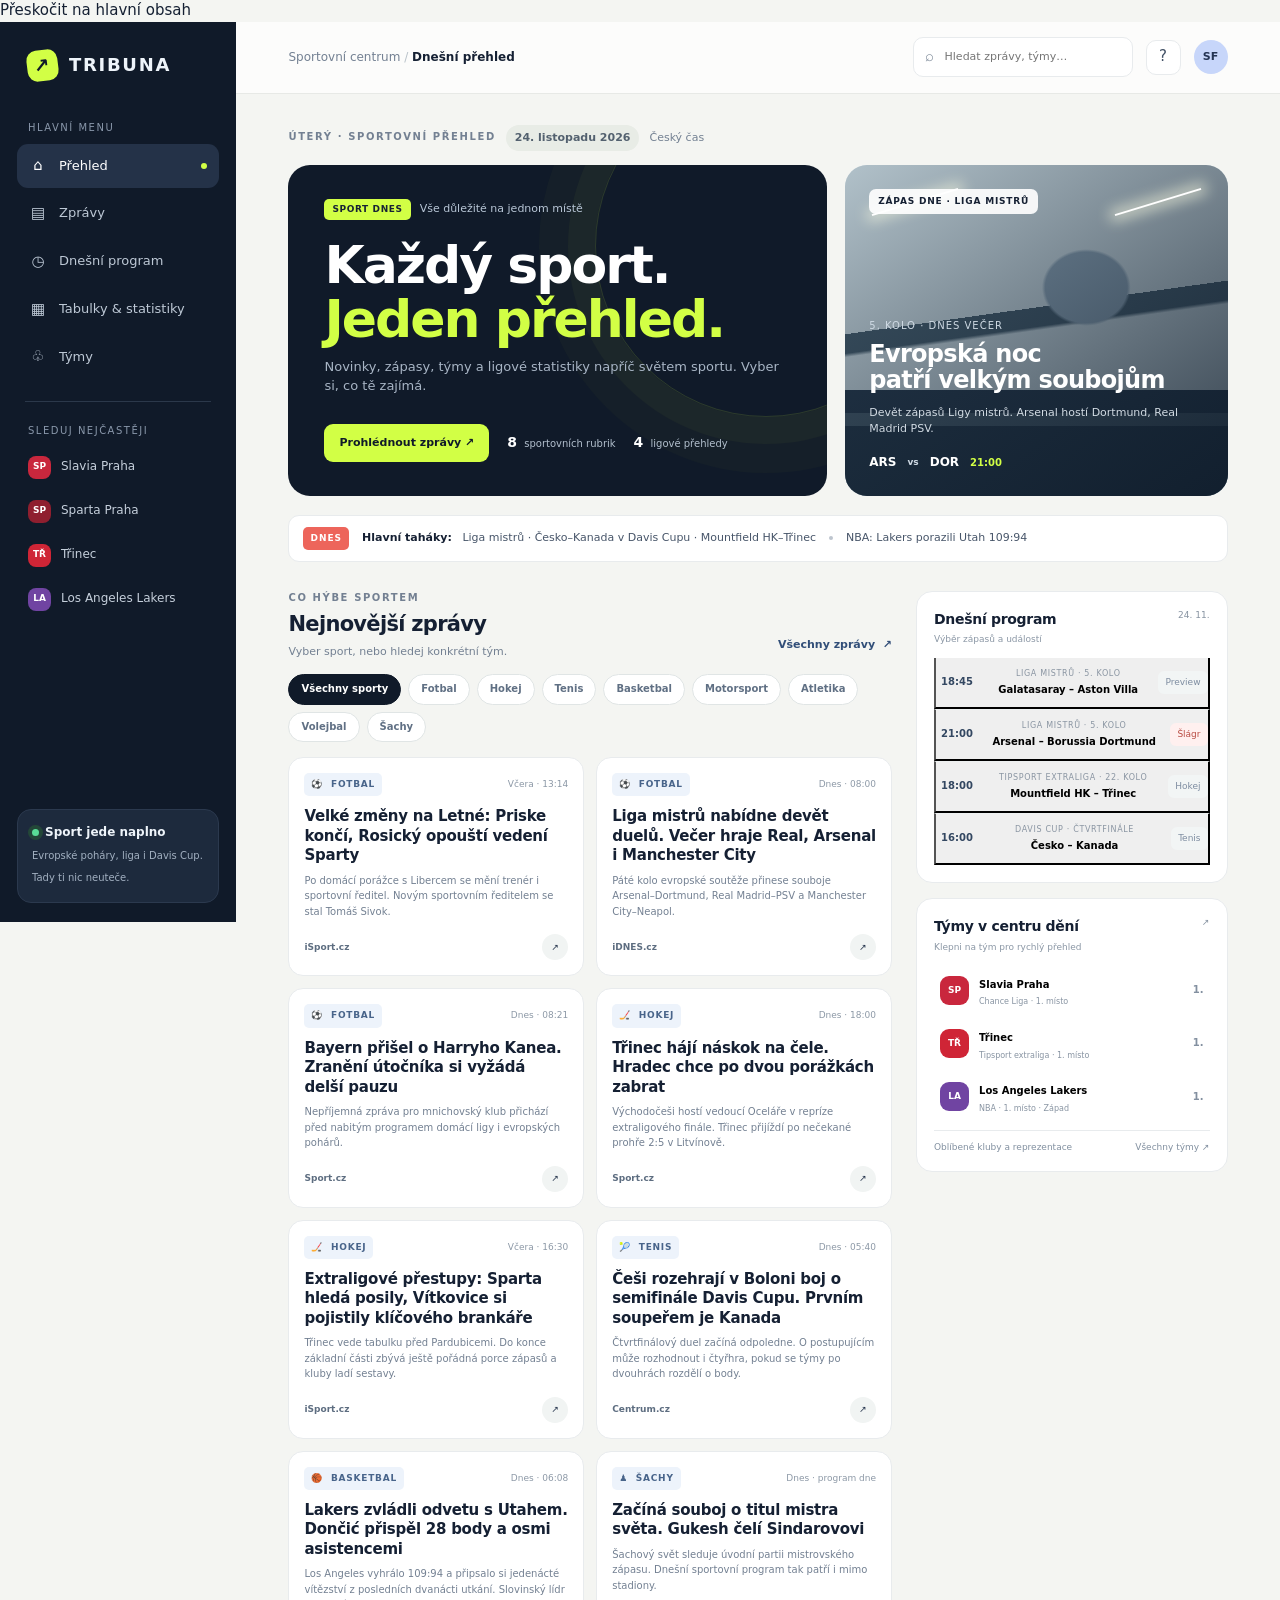
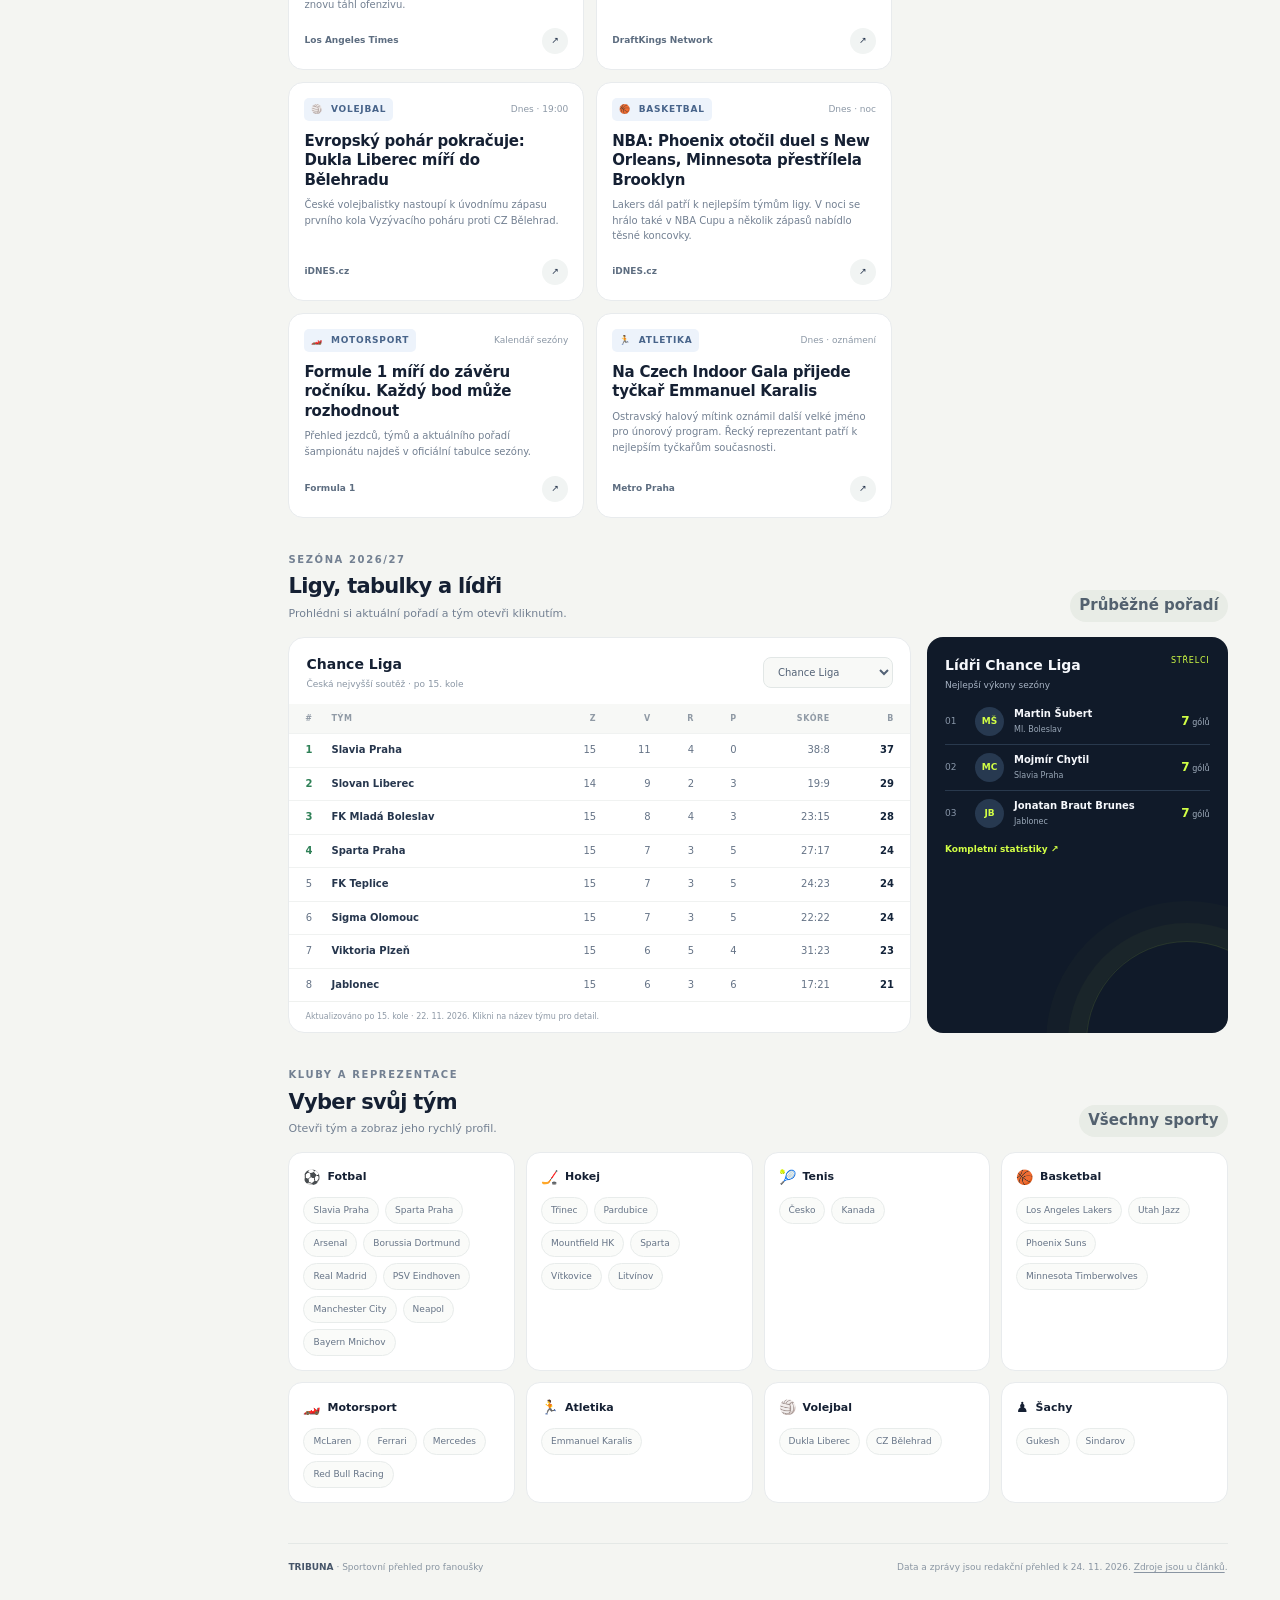
==== commit 21b667ff: "a11y: přidán odkaz pro přeskočení navigace" ====
--- a/outputs/index.html
+++ b/outputs/index.html
@@ -25,6 +25,7 @@
   </style>
 </head>
 <body>
+  <a class="skip-link" href="#mainContent">Přeskočit na hlavní obsah</a>
   <div class="app">
     <aside class="sidebar">
       <a class="brand" href="#prehled" aria-label="Tribuna, úvod"><span class="brand-mark">↗</span><span>TRIBUNA</span></a>
@@ -41,7 +42,7 @@
       <div class="follow-list" id="sidebarTeams"></div>
       <div class="side-bottom"><b><span class="live-dot"></span>Sport jede naplno</b><small>Evropské poháry, liga i Davis Cup. Tady ti nic neuteče.</small></div>
     </aside>
-    <main class="main">
+    <main class="main" id="mainContent">
       <header class="topbar">
         <div class="crumb">Sportovní centrum <span style="color:#b9c2c9"> / </span> <strong>Dnešní přehled</strong></div>
         <div class="top-actions">
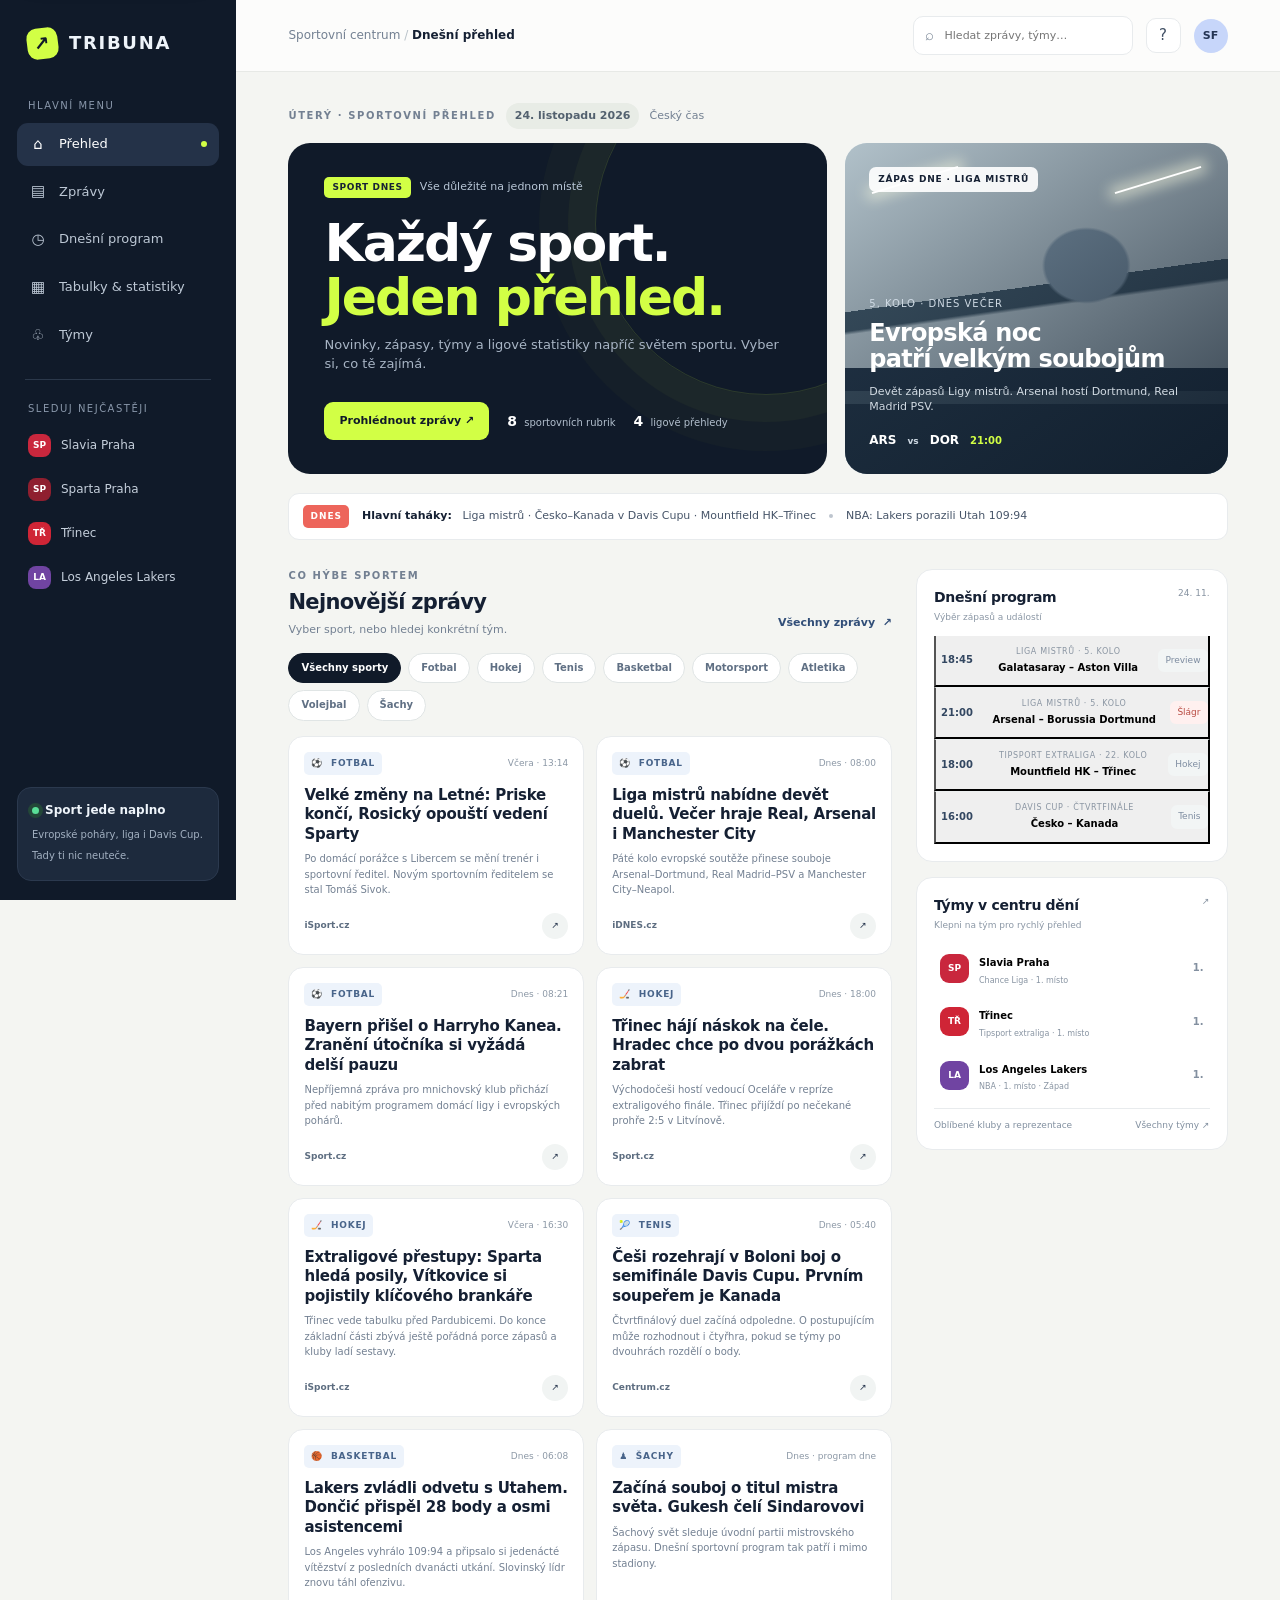
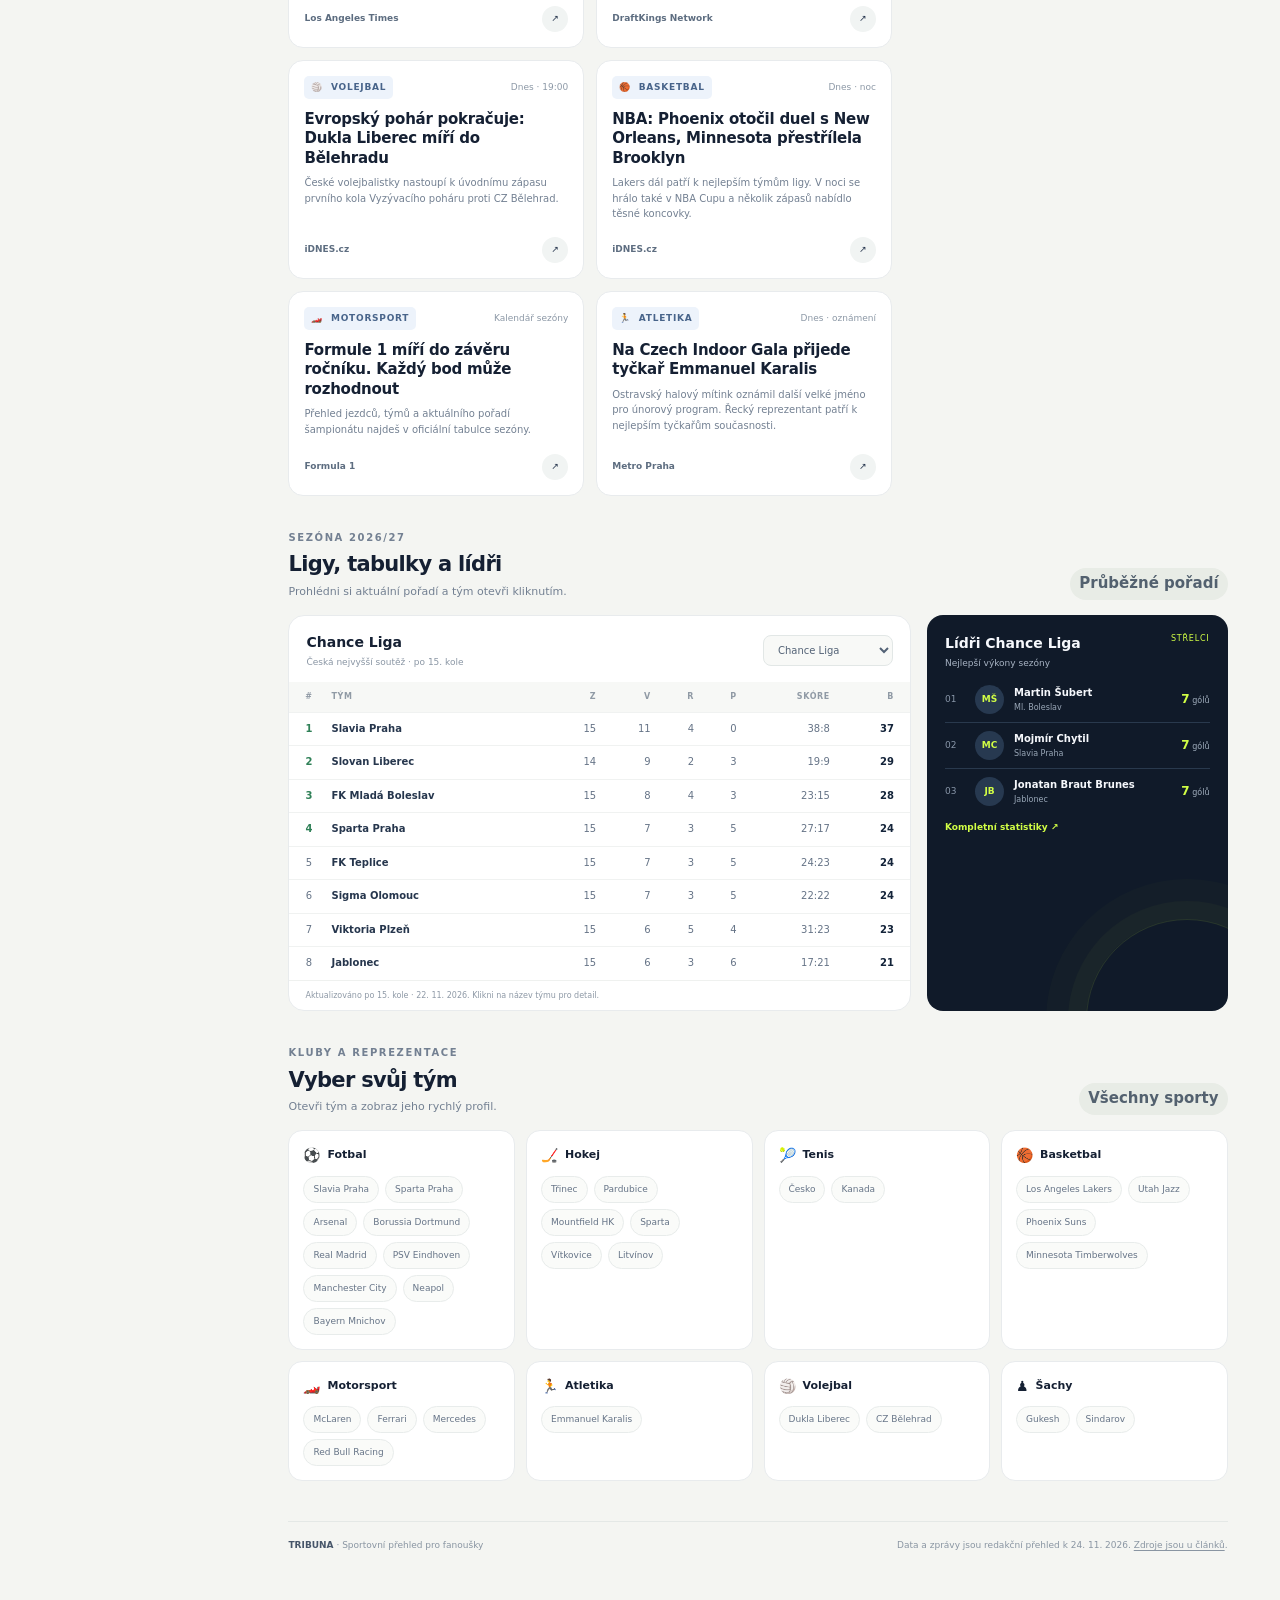
==== commit c5723448: "a11y: zvýrazněn fokus klávesnice" ====
--- a/outputs/index.html
+++ b/outputs/index.html
@@ -18,6 +18,8 @@
     .standings-section{margin-top:35px}.standings-wrap{display:grid;grid-template-columns:minmax(0,1.45fr) minmax(240px,.7fr);gap:16px}.table-panel{background:#fff;border:1px solid var(--line);border-radius:16px;overflow:hidden}.table-top{display:flex;justify-content:space-between;align-items:center;padding:16px 17px 13px}.table-title h3{margin:0;font-size:14px}.table-title p{margin:4px 0 0;color:#8a96a4;font-size:9px}.league-select{border:1px solid #e2e7e6;background:#f8f9f7;color:#536276;padding:8px 10px;border-radius:8px;font-size:10px;outline:none}.table-scroll{overflow:auto}.standings-table{width:100%;border-collapse:collapse;white-space:nowrap;font-size:10px}.standings-table th{text-align:right;padding:9px 8px;background:#f7f8f6;color:#909aa5;font-size:8px;text-transform:uppercase;letter-spacing:.6px;font-weight:750}.standings-table th:first-child,.standings-table td:first-child{text-align:center;width:34px;padding-left:13px}.standings-table th:nth-child(2),.standings-table td:nth-child(2){text-align:left}.standings-table th:last-child,.standings-table td:last-child{padding-right:16px}.standings-table td{text-align:right;border-top:1px solid #f0f2f1;padding:9px 8px;color:#667487}.standings-table td:nth-child(2){color:#25344a;font-weight:700}.standings-table .pts{color:#14243a;font-weight:850}.standings-table tr:nth-child(-n+4) td:first-child{color:#2f8057;font-weight:800}.table-team{border:0;background:none;padding:0;color:#26364d;font-size:10px;font-weight:700;text-align:left}.table-team:hover{color:#315f9b;text-decoration:underline}.form{display:flex;gap:3px;justify-content:flex-end}.form i{width:6px;height:6px;border-radius:50%;background:#dce2e6}.form i.w{background:#5db684}.form i.d{background:#e3bd5f}.form i.l{background:#df7c72}.league-leaders{background:var(--navy);color:#f6f8fc;border-radius:16px;padding:18px;position:relative;overflow:hidden}.league-leaders::after{content:"";position:absolute;right:-60px;bottom:-110px;width:200px;height:200px;border:1px solid rgba(210,255,69,.12);border-radius:50%;box-shadow:0 0 0 18px rgba(210,255,69,.03),0 0 0 40px rgba(210,255,69,.02)}.leaders-head{position:relative;z-index:1;display:flex;align-items:flex-start;justify-content:space-between}.leaders-head h3{font-size:14px;margin:0}.leaders-head p{font-size:9px;color:#a7b3c3;margin:4px 0 0}.leader-category{font-size:8px;color:var(--lime);text-transform:uppercase;letter-spacing:.8px}.leader-list{position:relative;z-index:1;margin-top:15px;display:grid;gap:8px}.leader{display:grid;grid-template-columns:22px 31px 1fr auto;align-items:center;gap:8px;padding-bottom:8px;border-bottom:1px solid #29394d}.leader:last-child{border-bottom:0;padding-bottom:0}.leader-rank{color:#8997a9;font-size:9px}.leader-avatar{width:29px;height:29px;border-radius:50%;display:grid;place-items:center;background:#273950;color:var(--lime);font-size:9px;font-weight:800}.leader-name{font-size:10px;font-weight:750}.leader-team{font-size:8px;color:#99a7b7;margin-top:2px}.leader-stat{font-size:12px;color:var(--lime);font-weight:850}.leader-stat small{font-size:8px;color:#a2afbe;font-weight:500}.leaders-link{position:relative;z-index:1;display:inline-block;margin-top:15px;color:var(--lime);font-size:9px;font-weight:750}.standings-note{padding:9px 16px;color:#8e99a6;font-size:8px;border-top:1px solid #eff1ef}
     .team-section{margin-top:35px}.team-browser{display:grid;grid-template-columns:repeat(4,1fr);gap:11px}.sport-block{background:#fff;border:1px solid var(--line);border-radius:14px;padding:14px}.sport-block h3{font-size:11px;margin:0 0 10px;display:flex;align-items:center;gap:7px}.sport-block h3 span{font-size:14px}.team-chip-list{display:flex;flex-wrap:wrap;gap:6px}.team-chip{border:1px solid #e8eceb;background:#fafbf9;border-radius:18px;color:#667487;padding:6px 9px;font-size:9px;transition:.15s}.team-chip:hover{border-color:#a7b5c3;background:#eef3f3;color:#1c2f49}.footer{border-top:1px solid #e4e8e6;padding-top:17px;margin-top:40px;color:#8995a2;font-size:9px;display:flex;justify-content:space-between;gap:16px}.footer b{color:#465569}.footer a{text-decoration:underline;text-underline-offset:2px}
     .modal-backdrop{position:fixed;inset:0;z-index:20;background:rgba(11,19,31,.5);display:none;align-items:center;justify-content:center;padding:18px}.modal-backdrop.open{display:flex}.team-modal{width:min(430px,100%);background:#fff;border-radius:20px;padding:23px;box-shadow:0 24px 80px rgba(0,0,0,.2);position:relative}.modal-close{position:absolute;right:15px;top:15px;border:0;background:#f1f3f1;border-radius:50%;height:30px;width:30px;font-size:17px;color:#536276}.modal-top{display:flex;align-items:center;gap:13px}.modal-crest{height:48px;width:48px;border-radius:15px;background:var(--crest,#304d7b);color:white;display:grid;place-items:center;font-size:13px;font-weight:850}.modal-top small{font-size:9px;color:#8995a2;text-transform:uppercase;letter-spacing:1px}.modal-top h2{margin:3px 0;font-size:20px;letter-spacing:-.6px}.modal-info{margin:20px 0 0;border-top:1px solid var(--line);padding-top:15px;display:grid;grid-template-columns:1fr 1fr;gap:12px}.modal-info div{padding:11px;background:#f7f8f6;border-radius:10px}.modal-info small{display:block;color:#8591a0;font-size:8px;text-transform:uppercase;letter-spacing:.7px}.modal-info b{display:block;margin-top:4px;font-size:11px}.modal-actions{margin-top:15px;display:flex;justify-content:space-between;align-items:center}.modal-actions a{font-size:10px;color:#315b8e;font-weight:750}.modal-actions span{font-size:9px;color:#8c98a5}
+    .skip-link{position:fixed;top:-80px;left:14px;z-index:30;background:var(--lime);color:var(--navy);padding:10px 14px;border-radius:9px;font-size:12px;font-weight:800;box-shadow:var(--shadow)}.skip-link:focus{top:12px}
+    :focus-visible{outline:3px solid #4c78c9;outline-offset:3px}
     @media(max-width:1100px){.app{grid-template-columns:205px minmax(0,1fr)}.hero{grid-template-columns:1fr 1fr}.content-grid{grid-template-columns:minmax(0,1.35fr) minmax(250px,.8fr)}.team-browser{grid-template-columns:repeat(2,1fr)}}
     @media(max-width:820px){.app{display:block}.sidebar{position:sticky;top:0;height:auto;padding:10px 16px;flex-direction:row;align-items:center;justify-content:space-between}.brand{padding:0;font-size:15px}.brand-mark{width:28px;height:28px}.side-label,.side-rule,.follow-list,.side-bottom{display:none}.side-nav{display:flex;gap:4px}.side-nav a{padding:8px;border-radius:9px}.side-nav a span:not(.nav-ico){display:none}.side-nav a.active::after{display:none}.side-nav a.active{color:var(--lime)}.topbar{height:57px;padding:0 19px}.topbar>.crumb{display:none}.top-actions{margin-left:auto}.searchbox{width:min(43vw,220px)}.page{padding:24px 19px 45px}.hero{grid-template-columns:1fr}.hero-copy,.hero-feature{min-height:245px}.content-grid{grid-template-columns:1fr}.right-column{grid-template-columns:repeat(2,minmax(0,1fr))}.standings-wrap{grid-template-columns:1fr}.league-leaders{min-height:235px}}
     @media(max-width:560px){.top-actions{gap:7px}.icon-btn{display:none}.avatar{width:30px;height:30px}.hero-copy{padding:25px 24px}.hero h1{font-size:36px}.hero-feature{min-height:230px}.news-grid{grid-template-columns:1fr}.news-card{min-height:178px}.right-column{grid-template-columns:1fr}.team-browser{grid-template-columns:1fr 1fr}.section-head h2{font-size:19px}.footer{flex-direction:column}.filters{gap:6px}.filter{padding:6px 9px;font-size:9px}.table-top{padding:14px}.standings-table td{padding:8px 6px}.date-row{font-size:10px}}
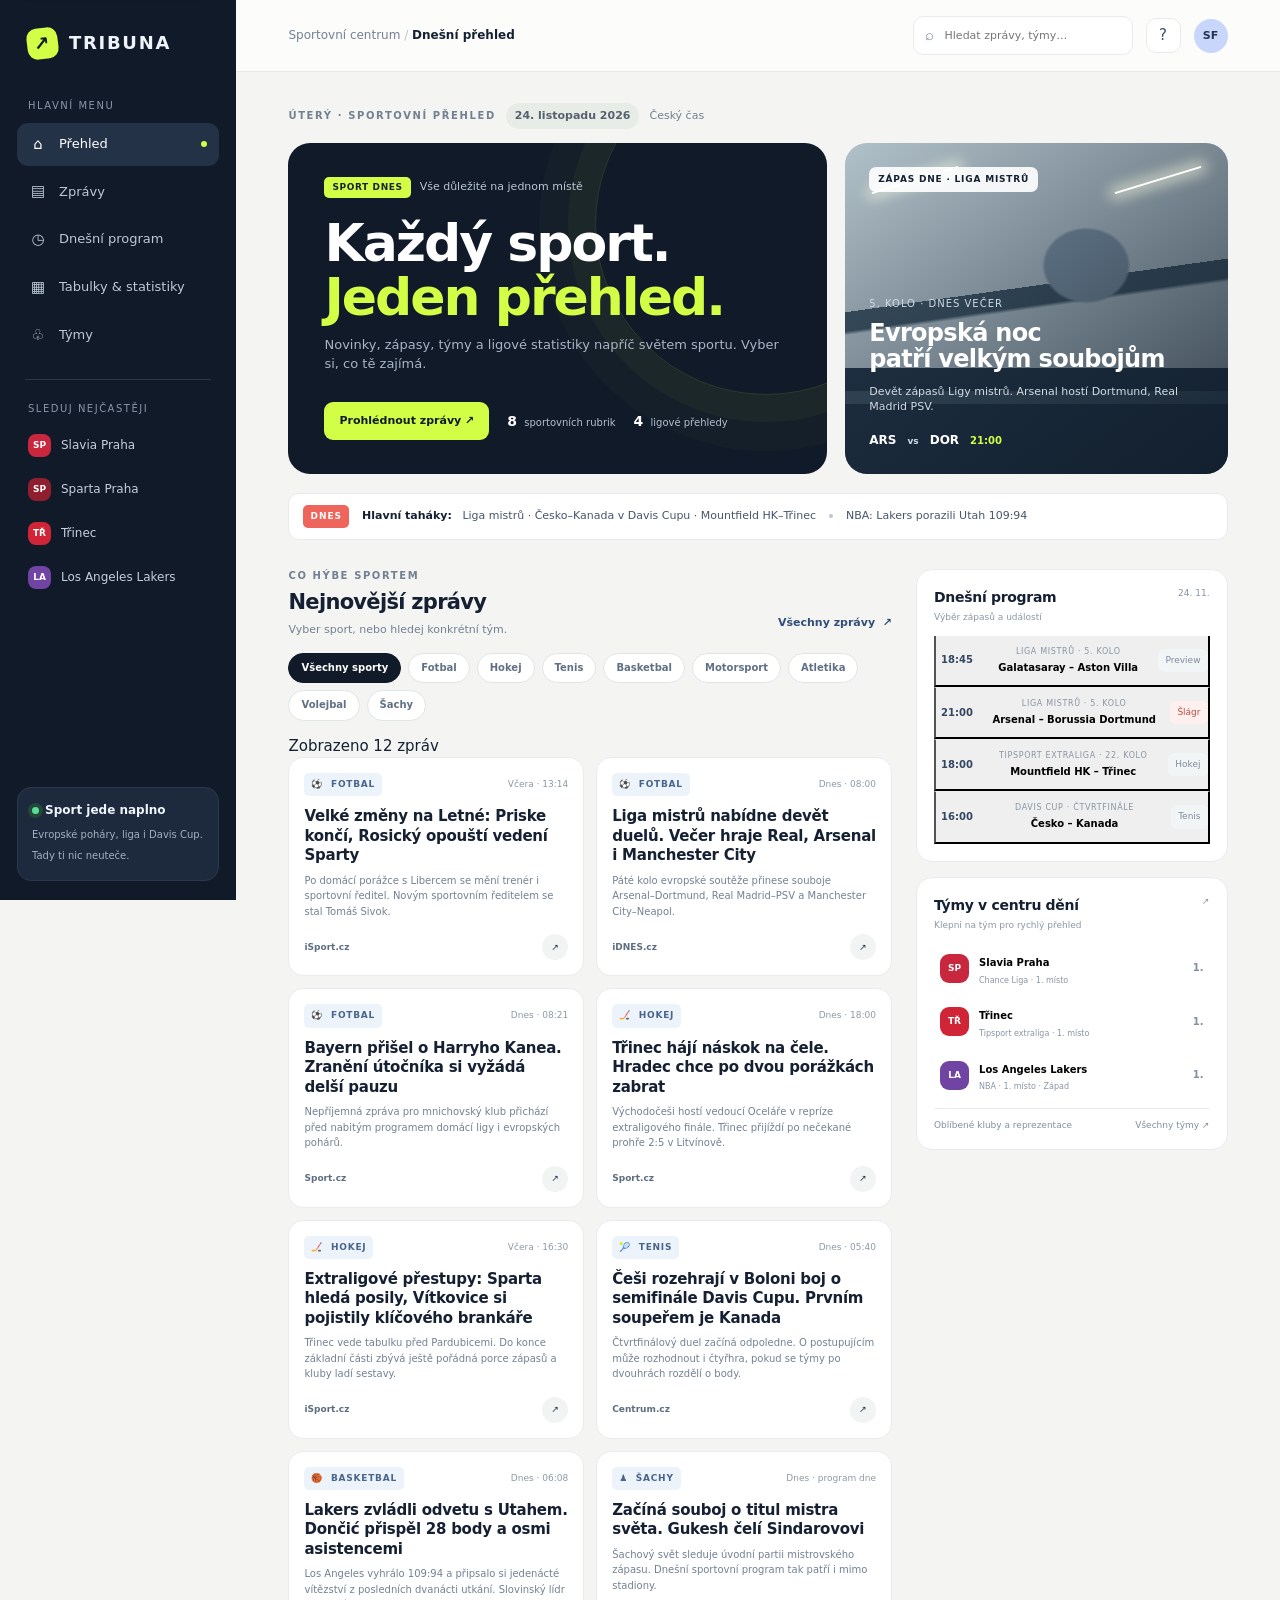
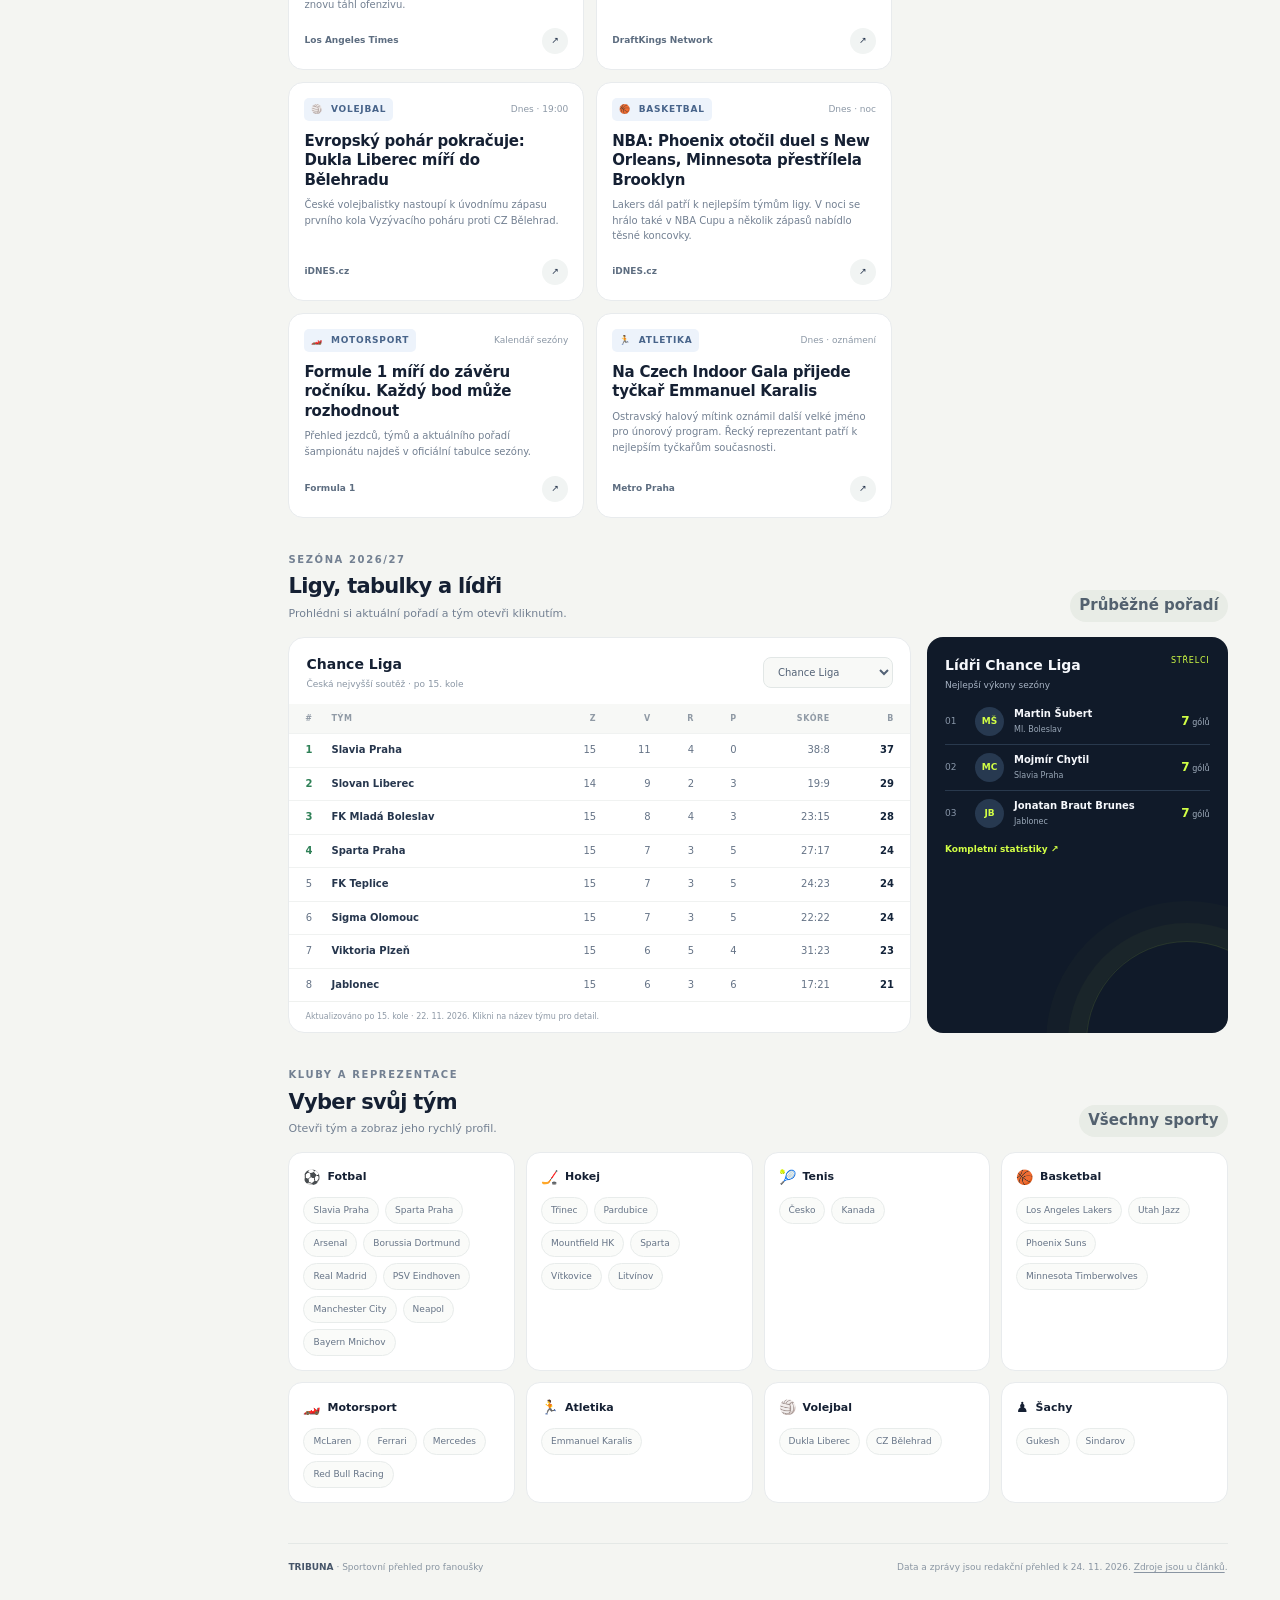
==== commit 877fa602: "a11y: oznámen počet filtrovaných zpráv" ====
--- a/outputs/index.html
+++ b/outputs/index.html
@@ -72,6 +72,7 @@
           <section id="zpravy" class="news-section">
             <div class="section-head"><div><div class="eyebrow">Co hýbe sportem</div><h2>Nejnovější zprávy</h2><p>Vyber sport, nebo hledej konkrétní tým.</p></div><button class="text-link" id="clearFilters">Všechny zprávy&nbsp; ↗</button></div>
             <div class="filters" id="filters" aria-label="Filtrovat zprávy podle sportu"></div>
+            <div id="newsCount" class="news-count" role="status" aria-live="polite"></div>
             <div id="newsResults"><div class="news-grid" id="newsGrid"></div><div class="empty-state">Pro tento filtr tu nic není. Zkus jiný sport nebo hledej jiný výraz.</div></div>
           </section>
           <aside class="right-column">
@@ -142,7 +143,7 @@
     const initials=name=>{let words=name.replace(/^(HC|FC|AC|SK|FK)\s+/,'').split(/\s+/);return (words.length>1?words[0][0]+words[1][0]:words[0].slice(0,2)).toUpperCase()};
     function teamButton(name,cls='team-open'){let info=teamInfo[name]||{};return `<button class="${cls}" data-team="${esc(name)}" data-sport="${esc(info.sport||'Sport')}">${esc(name)}</button>`}
     function renderFilters(){document.getElementById('filters').innerHTML=sports.map(s=>`<button class="filter ${s===activeSport?'active':''}" data-sport-filter="${s}">${s==='Vše'?'Všechny sporty':s}</button>`).join('')}
-    function renderNews(){const q=document.getElementById('searchInput').value.trim().toLocaleLowerCase('cs');const shown=news.filter(n=>(activeSport==='Vše'||n.sport===activeSport)&&(!q||[n.title,n.summary,n.sport,n.source,...n.teams].join(' ').toLocaleLowerCase('cs').includes(q)));document.getElementById('newsGrid').innerHTML=shown.map(n=>`<article class="news-card"><div class="news-meta"><span class="sport-tag">${n.icon} &nbsp;${esc(n.sport)}</span><span class="news-time">${esc(n.time)}</span></div><h3>${esc(n.title)}</h3><p>${esc(n.summary)}</p><div class="news-card-foot"><span class="news-source">${esc(n.source)}</span><a class="arrow-link" href="${n.url}" target="_blank" rel="noreferrer" aria-label="Otevřít zdroj článku">↗</a></div></article>`).join('');document.getElementById('newsResults').classList.toggle('no-results',shown.length===0)}
+    function renderNews(){const q=document.getElementById('searchInput').value.trim().toLocaleLowerCase('cs');const shown=news.filter(n=>(activeSport==='Vše'||n.sport===activeSport)&&(!q||[n.title,n.summary,n.sport,n.source,...n.teams].join(' ').toLocaleLowerCase('cs').includes(q)));document.getElementById('newsGrid').innerHTML=shown.map(n=>`<article class="news-card"><div class="news-meta"><span class="sport-tag">${n.icon} &nbsp;${esc(n.sport)}</span><span class="news-time">${esc(n.time)}</span></div><h3>${esc(n.title)}</h3><p>${esc(n.summary)}</p><div class="news-card-foot"><span class="news-source">${esc(n.source)}</span><a class="arrow-link" href="${n.url}" target="_blank" rel="noreferrer" aria-label="Otevřít zdroj článku">↗</a></div></article>`).join('');document.getElementById('newsCount').textContent=`Zobrazeno ${shown.length} ${shown.length===1?'zpráva':shown.length>1&&shown.length<5?'zprávy':'zpráv'}`;document.getElementById('newsResults').classList.toggle('no-results',shown.length===0)}
     function renderTeamSurfaces(){let sidebar=['Slavia Praha','Sparta Praha','Třinec','Los Angeles Lakers'];document.getElementById('sidebarTeams').innerHTML=sidebar.map(t=>{const i=teamInfo[t];return `<button class="follow-team team-open" data-team="${t}" data-sport="${i.sport}"><span class="team-dot" style="--dot:${i.color}">${initials(t)}</span>${t}</button>`}).join('');let featured=['Slavia Praha','Třinec','Los Angeles Lakers'];document.getElementById('featuredTeams').innerHTML=featured.map((t,i)=>{const d=teamInfo[t];return `<button class="team-mini team-open" data-team="${t}" data-sport="${d.sport}"><span class="crest" style="--crest:${d.color}">${initials(t)}</span><span><strong>${t}</strong><small>${d.league} · ${d.rank}</small></span><span class="rank">${i===0?'1.':i===1?'1.':'1.'}</span></button>`}).join('');document.getElementById('teamBrowser').innerHTML=teamGroups.map(g=>`<div class="sport-block"><h3><span>${g.icon}</span>${g.name}</h3><div class="team-chip-list">${g.teams.map(t=>{const d=teamInfo[t]||{};return `<button class="team-chip team-open" data-team="${esc(t)}" data-sport="${esc(d.sport||g.name)}">${esc(t)}</button>`}).join('')}</div></div>`).join('')}
     function renderLeague(key){const l=leagues[key];document.getElementById('tableLeagueName').textContent=l.name;document.getElementById('tableSubhead').textContent=l.sub;document.getElementById('tableNote').textContent=`${l.date}. Klikni na název týmu pro detail.`;document.getElementById('leaderLeagueName').textContent=`Lídři ${l.name}`;document.getElementById('leaderCategory').textContent=l.category;document.getElementById('leaderSource').href=l.source;document.getElementById('tableHead').innerHTML=`<tr><th>#</th><th>Tým</th>${l.cols.map(c=>`<th>${c}</th>`).join('')}</tr>`;document.getElementById('tableBody').innerHTML=l.rows.map((r,i)=>{const team=r[0];const data=r.slice(1,-1);const form=r[r.length-1];return `<tr><td>${i+1}</td><td>${teamButton(team,'table-team team-open')}</td>${data.map((x,j)=>`<td class="${key==='nba'?j===1?'pts':'':j===data.length-1?'pts':''}">${x}</td>`).join('')}${key==='nba'?`<td>${form}</td>`:''}</tr>`}).join('');document.getElementById('leaderList').innerHTML=l.leaders.map((p,i)=>`<div class="leader"><span class="leader-rank">0${i+1}</span><span class="leader-avatar">${initials(p[0])}</span><span><div class="leader-name">${esc(p[0])}</div><div class="leader-team">${esc(p[1])}</div></span><span class="leader-stat">${esc(p[2])}<small> ${esc(p[3])}</small></span></div>`).join('')}
     function openTeam(name,sport){const d=teamInfo[name]||{sport:sport||'Sport',league:'Přehled týmu',rank:'Aktuální sezóna',points:'Otevři zprávy pro novinky',color:'#405d84'};document.getElementById('modalTeamName').textContent=name;document.getElementById('modalSport').textContent=d.sport;document.getElementById('modalLeague').textContent=d.league;document.getElementById('modalRank').textContent=d.rank;document.getElementById('modalPoints').textContent=d.points;document.getElementById('modalCrest').textContent=initials(name);document.getElementById('modalCrest').style.setProperty('--crest',d.color||'#405d84');let match=news.find(n=>n.teams.includes(name));if(!match){match=news.find(n=>n.sport===d.sport)}document.getElementById('modalFixture').textContent=name==='Mountfield HK'?'Dnes 18:00 · Třinec':name==='Třinec'?'Dnes 18:00 · Mountfield HK':name==='Arsenal'?'Dnes 21:00 · Borussia Dortmund':name==='Česko'?'Dnes 16:00 · Kanada':name==='Los Angeles Lakers'?'109:94 · výhra nad Utahem':'Zobrazit související zprávy';document.getElementById('modalSearch').href=match?match.url:`https://www.google.com/search?q=${encodeURIComponent(name+' sport zprávy')}`;document.getElementById('teamModal').classList.add('open');document.getElementById('modalClose').focus()}
